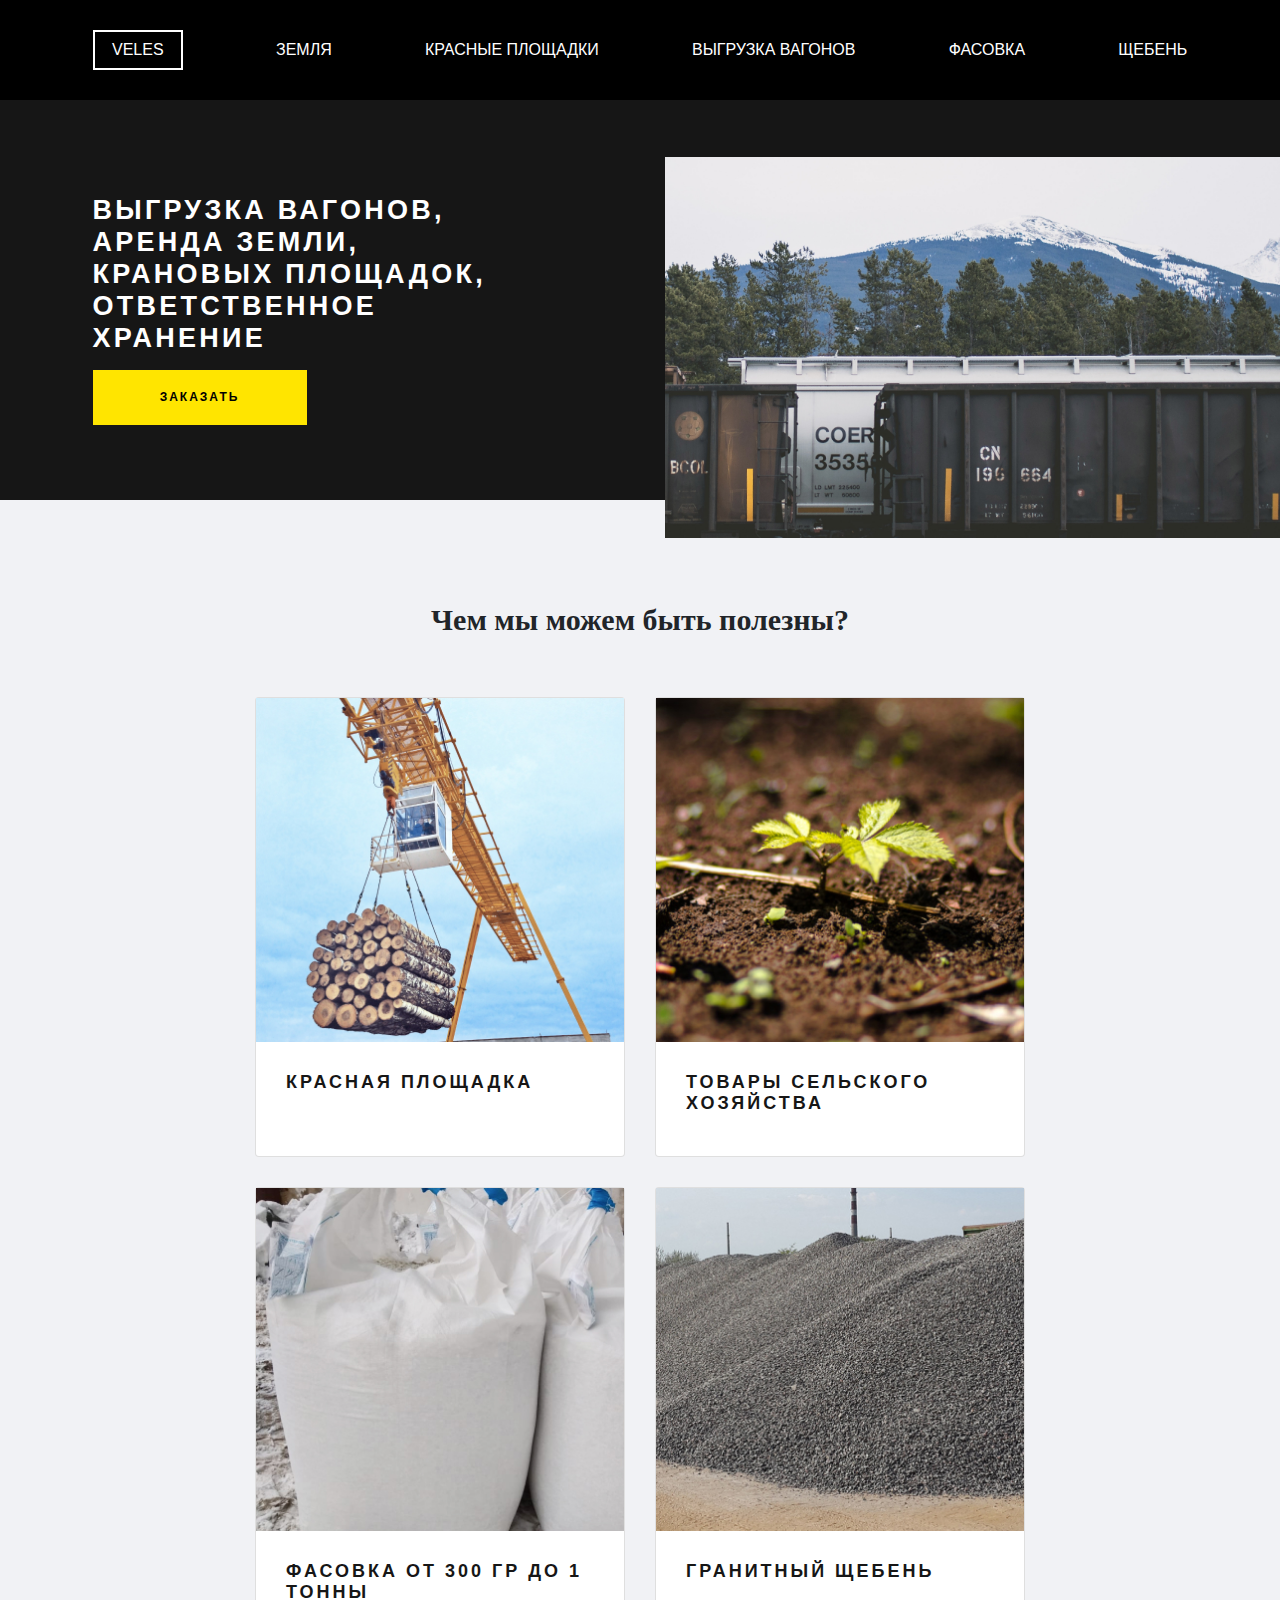
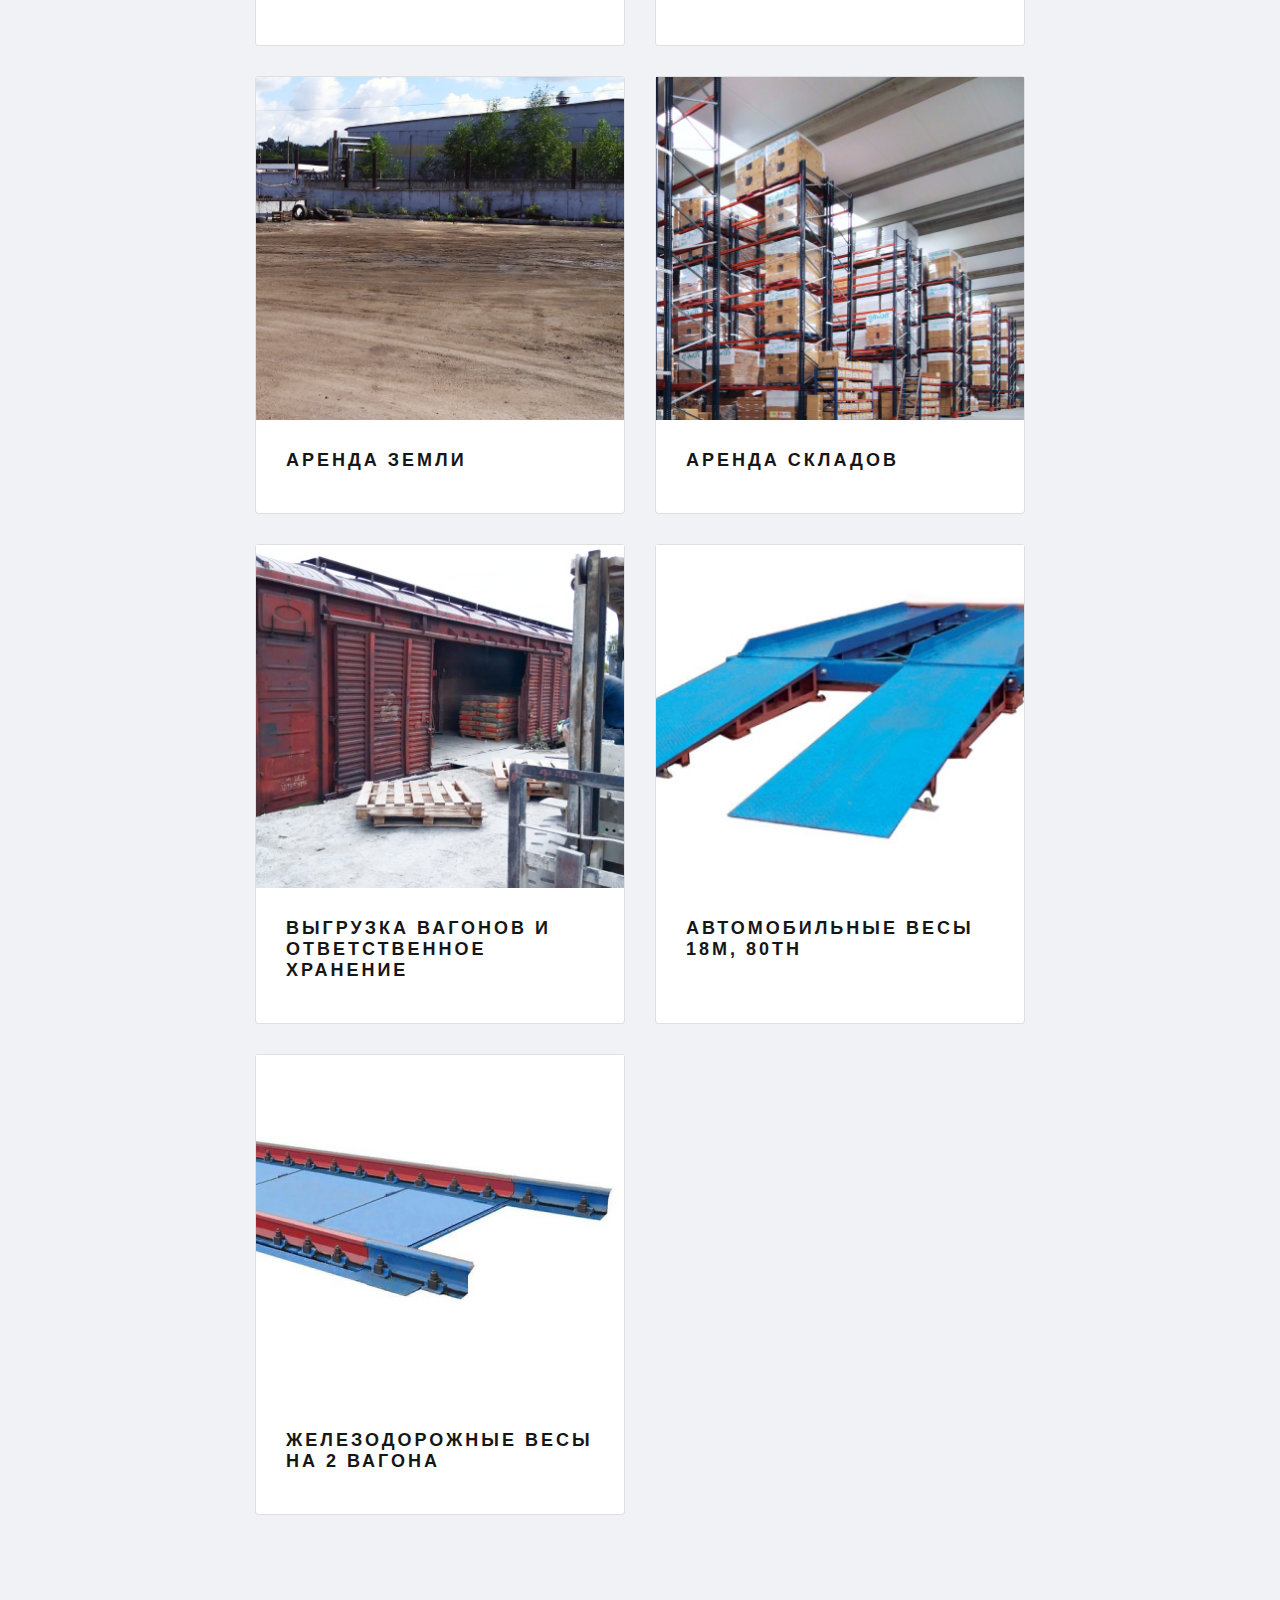
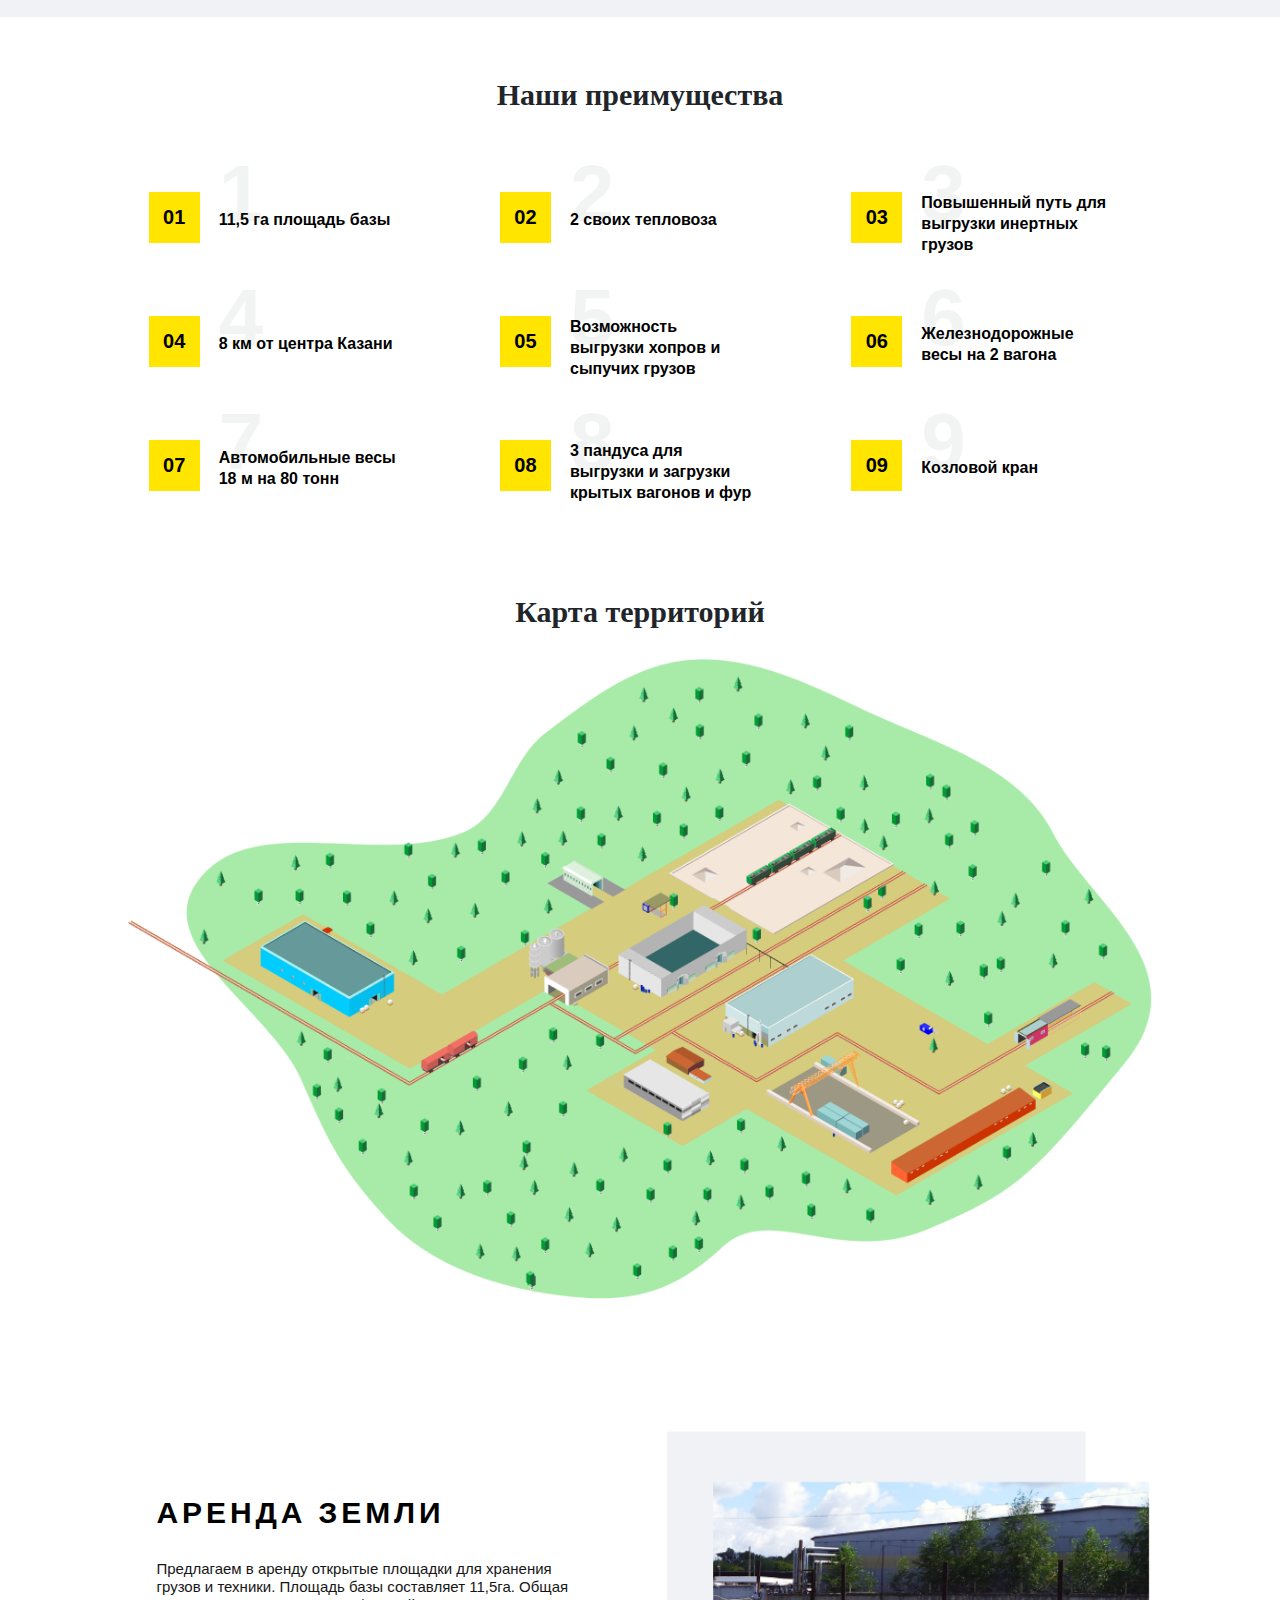
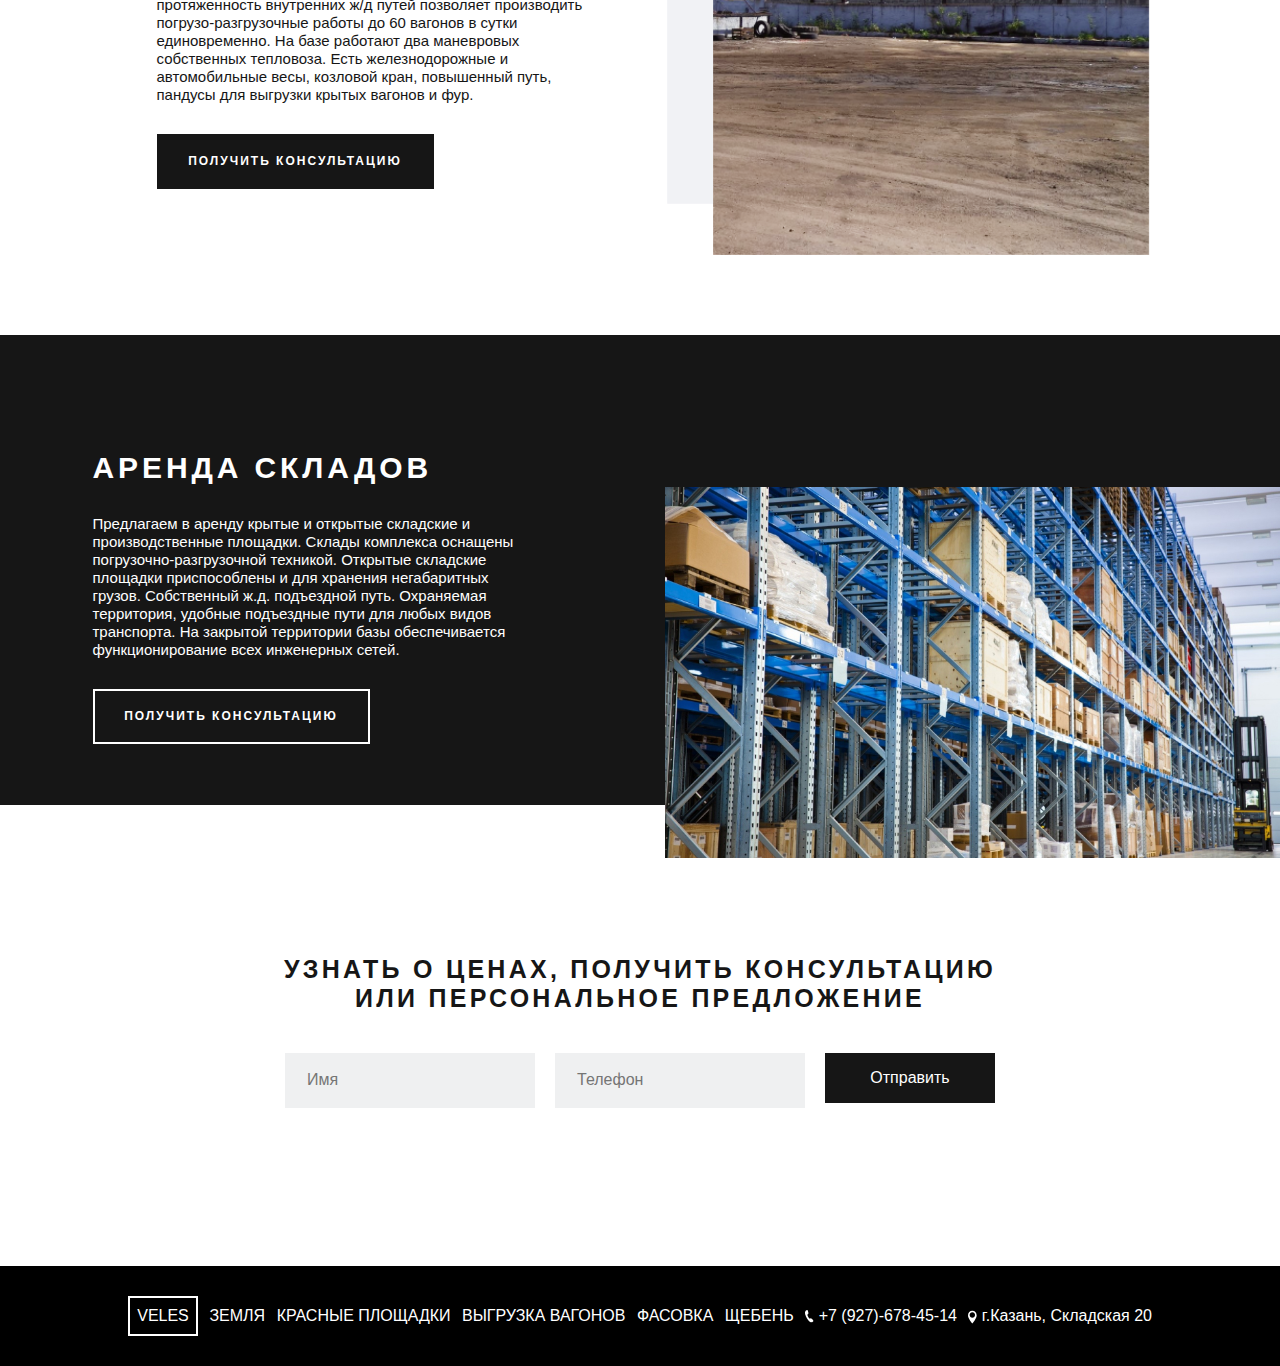
==== 4 Лаба/index.html @ 7ca21973 "Add files via upload" ====
<!doctype html>
<html lang="ru">

<head>
    <meta charset="UTF-8">
    <meta name="viewport"
          content="width=device-width, user-scalable=no, initial-scale=1.0, maximum-scale=1.0, minimum-scale=1.0">
    <meta http-equiv="X-UA-Compatible" content="ie=edge">
    <title>Гладышев Андрей</title>


    <link rel="stylesheet" href="https://maxcdn.bootstrapcdn.com/bootstrap/4.0.0/css/bootstrap.min.css"
          integrity="sha384-Gn5384xqQ1aoWXA+058RXPxPg6fy4IWvTNh0E263XmFcJlSAwiGgFAW/dAiS6JXm" crossorigin="anonymous">
    <link rel="stylesheet" href="css/style.css" type="text/css">
</head>

<body>

<div class="header">
    <div class="wrapper">
        <nav class="navbar navbar-light main-bar">
            <div class="header-button">
                <button>
                    VELES
                </button>
            </div>

            <button class="navbar-toggler" type="button" data-toggle="collapse" id="navbarTogglerDemo02Button" data-target="#navbarTogglerDemo02" aria-controls="navbarTogglerDemo02" aria-expanded="false" aria-label="Toggle navigation">
                <span class="navbar-toggler-icon"></span>
            </button>

            <div class="collapse navbar-collapse list-header" id="navbarTogglerDemo02" data-number=false>
                <ul class="navbar-nav ml-auto mt-2 mt-lg-0 ">
                    <li class="nav-item">
                        <a class="nav-link disabled" href="#">ЗЕМЛЯ</span></a>
                    </li>
                    <li class="nav-item">
                        <a class="nav-link disabled" href="#">КРАСНЫЕ ПЛОЩАДКИ</a>
                    </li>
                    <li class="nav-item">
                        <a class="nav-link disabled" href="#">ВЫГРУЗКА ВАГОНОВ</a>
                    </li>
                    <li class="nav-item">
                        <a class="nav-link disabled" href="#">ФАСОВКА</a>
                    </li>
                    <li class="nav-item">
                        <a class="nav-link disabled" href="#">ЩЕБЕНЬ</a>
                    </li>
                </ul>
            </div>
        </nav>
        <div class="header-content">
            <div class="header-button">
                <button>
                    VELES
                </button>
            </div>
            <div class="item-list">ЗЕМЛЯ</div>
            <div class="item-list">КРАСНЫЕ ПЛОЩАДКИ</div>
            <div class="item-list">ВЫГРУЗКА ВАГОНОВ</div>
            <div class="item-list">ФАСОВКА</div>
            <div class="item-list">ЩЕБЕНЬ</div>
            <div class="item-list contact">
                <img src="img/phone.png" alt="">
                <span>+7 (927)-678-45-14</span>
            </div>
            <div class="item-list contact">
                <img src="img/addres.svg" alt="">
                <span>г.Казань, Складская 20</span>
            </div>
        </div>

    </div>
</div>


<div class="home">
    <div class="elements">
        <div class="home-card-text">
            <p>выгрузка вагонов, АРЕНДА
                ЗЕМЛИ, КРаНОВЫХ ПЛОЩАДОК,
                ответственное хранение</p>
            <button>ЗАКАЗАТЬ</button>
        </div>
        <div class="home-card-img">
            <img src="img/home/1.png" alt="">
        </div>
    </div>
</div>

<div class="benefit">
    <div class="wrapper">
        <div class="title">
            Чем мы можем быть полезны?
        </div>
        <div class="cards">
            <div class="card">
                <div class="card-img"><img src="img/benefit/benefit-1.jpg" alt=""></div>
                <div class="card-title"><span>Красная Площадка</span></div>
            </div>
            <div class="card">
                <div class="card-img"><img src="img/benefit/benefit-2.jpg" alt=""></div>
                <div class="card-title"><span>ТОВАРЫ СЕЛЬского хозяйства</span></div>
            </div>
            <div class="card">
                <div class="card-img"><img src="img/benefit/benefit-3.jpg" alt=""></div>
                <div class="card-title"><span>ФАСОВКА от 300 гр до 1 тонны</span></div>
            </div>
            <div class="card">
                <div class="card-img"><img src="img/benefit/benefit-4.jpg" alt=""></div>
                <div class="card-title"><span>гранитный щебень</span></div>
            </div>
            <div class="card">
                <div class="card-img"><img src="img/benefit/benefit-5.jpg" alt=""></div>
                <div class="card-title"><span>Аренда земли</span></div>
            </div>
            <div class="card">
                <div class="card-img"><img src="img/benefit/benefit-6.jpg" alt=""></div>
                <div class="card-title"><span>аренда складов</span></div>
            </div>
            <div class="card">
                <div class="card-img"><img src="img/benefit/benefit-7.jpg" alt=""></div>
                <div class="card-title"><span>ВЫГРУЗКА ВАГОНОВ И ОТВЕТСТВЕННОЕ ХРАНЕНИЕ</span></div>
            </div>
            <div class="card">
                <div class="card-img"><img src="img/benefit/benefit-8.jpg" alt=""></div>
                <div class="card-title"><span>автомобильные весы 18м, 80тн</span></div>
            </div>
            <div class="card">
                <div class="card-img"><img src="img/benefit/benefit-9.jpg" alt=""></div>
                <div class="card-title"><span>железодорожные весы на 2 вагона</span></div>
            </div>
        </div>
    </div>
</div>

<div class="advantages">
    <div class="wrapper">
        <div class="title">
            Наши преимущества
        </div>
        <div class="items">
            <div class="item">
                <div class="item-number">01</div>
                <div class="item-text">11,5 га площадь базы</div>
                <div class="item-value">1</div>
            </div>
            <div class="item">
                <div class="item-number">02</div>
                <div class="item-text">2 своих тепловоза</div>
                <div class="item-value">2</div>
            </div>
            <div class="item">
                <div class="item-number">03</div>
                <div class="item-text">Повышенный путь для выгрузки инертных грузов</div>
                <div class="item-value">3</div>
            </div>
            <div class="item">
                <div class="item-number">04</div>
                <div class="item-text">8 км от центра Казани</div>
                <div class="item-value">4</div>
            </div>
            <div class="item">
                <div class="item-number">05</div>
                <div class="item-text">Возможность выгрузки хопров и сыпучих грузов</div>
                <div class="item-value">5</div>
            </div>
            <div class="item">
                <div class="item-number">06</div>
                <div class="item-text">Железнодорожные весы на 2 вагона</div>
                <div class="item-value">6</div>
            </div>
            <div class="item">
                <div class="item-number">07</div>
                <div class="item-text">Автомобильные весы 18 м на 80 тонн</div>
                <div class="item-value">7</div>
            </div>
            <div class="item">
                <div class="item-number">08</div>
                <div class="item-text">3 пандуса для выгрузки и загрузки крытых вагонов и фур</div>
                <div class="item-value">8</div>
            </div>
            <div class="item">
                <div class="item-number">09</div>
                <div class="item-text">Козловой кран</div>
                <div class="item-value">9</div>
            </div>
        </div>
    </div>
</div>

<div class="map">
    <div class="wrapper">
        <div class="title">
            Карта территорий
        </div>
        <div class="map-img">
            <img src="img/map/map-1.png" alt="">
        </div>
    </div>
</div>

<div class="land-lease">
    <div class="wrapper">
        <div class="elements">
            <div class="land-card-text">
                <h2>Аренда земли</h2>
                <p>Предлагаем в аренду открытые площадки для хранения грузов и техники. Площадь базы составляет 11,5га.
                    Общая протяженность внутренних ж/д путей позволяет производить погрузо-разгрузочные работы до 60
                    вагонов в сутки единовременно. На базе работают два маневровых
                    собственных тепловоза. Есть железнодорожные
                    и автомобильные весы, козловой кран, повышенный
                    путь, пандусы для выгрузки крытых вагонов и фур.</p>
                <button>Получить консультацию</button>
            </div>
            <div class="land-card-img">
                <img src="img/land-lease/2.PNG" alt="" class="hay">
                <img src="img/land-lease/1.jpg" alt="" class="main">
                <div class="card-shadow"></div>
            </div>
        </div>
    </div>
</div>

<div class="warehouse-rent">
    <div class="elements">
        <div class="warehouse-rent-card-text">
            <h2>Аренда складов</h2>
            <p>Предлагаем в аренду крытые и открытые складские и производственные площадки. Склады комплекса
                оснащены погрузочно-разгрузочной техникой. Открытые складские площадки приспособлены и для хранения
                негабаритных грузов. Собственный ж.д. подъездной путь. Охраняемая территория, удобные подъездные
                пути для любых видов транспорта. На закрытой территории базы обеспечивается функционирование всех
                инженерных сетей.</p>
            <button>Получить консультацию</button>
        </div>
        <div class="warehouse-rent-card-img">
            <img src="img/warehouse/1.jpg" alt="">
        </div>
    </div>
</div>

<div class="consultation">
    <div class="wrapper">
        <div class="title">
            УЗНАТЬ О ЦЕНАХ, ПОЛУЧИТЬ КОНСУЛЬТАЦИЮ
            ИЛИ ПЕРСОНАЛЬНОЕ ПРЕДЛОЖЕНИЕ
        </div>
        <form action="" class="consultation-form">
            <label>
                <input type="text" placeholder="Имя">
            </label>
            <label>
                <input type="text" placeholder="Телефон">
            </label>
            <button>
                Отправить
            </button>
        </form>
    </div>
</div>

<div class="footer">
    <div class="wrapper">
        <div class="footer-content">
            <div class="footer-button">
                <button>
                    VELES
                </button>
            </div>
            <div class="item-list">ЗЕМЛЯ</div>
            <div class="item-list">КРАСНЫЕ ПЛОЩАДКИ</div>
            <div class="item-list">ВЫГРУЗКА ВАГОНОВ</div>
            <div class="item-list">ФАСОВКА</div>
            <div class="item-list">ЩЕБЕНЬ</div>
            <div class="item-list contact">
                <img src="img/phone.png" alt="">
                <span>+7 (927)-678-45-14</span>
            </div>
            <div class="item-list contact">
                <img src="img/addres.svg" alt="">
                <span>г.Казань, Складская 20</span>
            </div>
        </div>
    </div>
</div>
<script src="https://code.jquery.com/jquery-3.2.1.slim.min.js " integrity="sha384-KJ3o2DKtIkvYIK3UENzmM7KCkRr/rE9/Qpg6aAZGJwFDMVNA/GpGFF93hXpG5KkN " crossorigin="anonymous "></script>
<script src="https://cdnjs.cloudflare.com/ajax/libs/popper.js/1.12.9/umd/popper.min.js " integrity="sha384-ApNbgh9B+Y1QKtv3Rn7W3mgPxhU9K/ScQsAP7hUibX39j7fakFPskvXusvfa0b4Q " crossorigin="anonymous "></script>
<script src="https://maxcdn.bootstrapcdn.com/bootstrap/4.0.0/js/bootstrap.min.js " integrity="sha384-JZR6Spejh4U02d8jOt6vLEHfe/JQGiRRSQQxSfFWpi1MquVdAyjUar5+76PVCmYl " crossorigin="anonymous "></script>

<script>
    $('#navbarTogglerDemo02Button').on('click', function() {
        var article = document.getElementById('navbarTogglerDemo02');
        var number = article.dataset.number
        if (number === "false") {
            $("body").css("background-color", "black");
            $(".home").css("display", "none");
            $(".benefit").css("display", "none");
            $(".advantages").css("display", "none");
            $(".map").css("display", "none");
            $(".land-lease").css("display", "none");
            $(".warehouse-rent").css("display", "none");
            $(".consultation").css("display", "none");
            $(".footer").css("display", "none");
            // // $(".main").css("display", "none");
            // // $(".hearder-title-two").css("display", "none");
            // $(".main-bar").css("margin-top", "0");
            article.dataset.number = true
        } else if (number === "true") {
            $(".home").css("display", "grid");
            $(".benefit").css("display", "grid");
            $(".advantages").css("display", "grid");
            $(".map").css("display", "grid");
            $(".land-lease").css("display", "grid");
            $(".warehouse-rent").css("display", "grid");
            $(".consultation").css("display", "grid");
            $(".footer").css("display", "grid");
            article.dataset.number = false
        }
    });
</script>

</body>

</html>
---- 4 Лаба/css/style.css ----
ul {
    padding: 0;
}

ul li {
    list-style-type: none;
    margin-top: 40px;
}

.wrapper {
    max-width: 80%;
    margin: 0 auto;
}


/***********************************   header  ************************************/

.header {
    background-color: black;
}

.header .header-content {
    display: flex;
    padding: 30px 0;
    justify-content: space-between;
    align-content: center;
    width: 95%;
    margin: 0 auto;
}

.header .header-content .item-list {
    color: white;
    align-self: center;
    cursor: pointer;
}

.header-button button {
    cursor: pointer;
    height: 40px;
    width: 90px;
    background-color: rgba(0,0,0,0.2);
    color: white;
    border: white solid 2px;
}


.navbar {
    display: none;
}

.navbar-toggler:not(:disabled):not(.disabled){
    background-color: white;
}

.navbar-light .navbar-nav .nav-link.disabled{
    color: white;
    text-align: center;
    font-family: Raleway, sans-serif;
    font-style: normal;
    font-weight: normal;
    font-size: 20px;
    line-height: 16px;

    letter-spacing: 0.12em;
}

@media (max-width: 1400px) {
    .header .header-content .contact{
        display: none;
    }
    .header .wrapper{
        min-width: 90%;
    }
}

@media (max-width: 800px) {
    .header .wrapper{
        min-width: 100%;
    }
    .navbar {
        position: absolute;
        display: -webkit-box;
        display: -ms-flexbox;
        display: flex;
        width: 100%;
        background-color: rgba(0, 120, 201, 0);
    }

    .navbar-toggler-icon{
        color: white;
    }

    .header .header-content{
        display: none;
    }
}

/***********************************   home  ************************************/

.home {
}


.home {
    background-color: #161616;
    height: 510px;
    padding: 70px 0;
}

.home .elements {
    display: grid;
    grid-template-columns: repeat(auto-fit, minmax(500px, 1fr));
    grid-gap: 50px;
    grid-template-rows: repeat(6, 1fr);
}

.home .elements .home-card-text {
    max-width: 430px;
    justify-self: center;
    align-self: center;
    grid-row: 2/5;
}


.home .elements .home-card-text p {
    font-family: Raleway, sans-serif;
    font-style: normal;
    font-weight: bold;
    font-size: 27px;
    line-height: 32px;
    letter-spacing: 0.12em;
    text-transform: uppercase;
    color: #FFFFFF;
}

.home .elements .home-card-text button {
    width: 214px;
    height: 55px;
    background: #FFE500;
    font-family: Raleway, sans-serif;
    font-style: normal;
    font-weight: bold;
    font-size: 12px;
    line-height: 14px;
    letter-spacing: 2px;
    text-transform: uppercase;
    color: black;
    border: #FFE500 solid 2px;
}

.home .elements .home-card-img {
    grid-row: 1/6;
    align-self: end;
}

.home .elements .home-card-img img {
    width: 100%;
}

@media (max-width: 1500px) {
    .home {
        height: 400px;
        padding: 0;
    }
    .home .elements .home-card-img img {
        margin-bottom: -20px;
    }
}

@media (max-width: 1200px) {
    .home {
        width: 100%;
        background: linear-gradient( rgba(0, 0, 0, 0.8), rgba(0, 0, 0, 0.5) ),url("../img/home/1.png") bottom;
        background-size: cover;
    }

    .home .elements{
        grid-template-rows: none;
        height: 100%;
        align-content: center;
    }

    .home .home-card-img{
        display: none;
    }

    .home .elements .home-card-img {
        grid-row: 1;
        order: -1;
        text-align: center;
        align-self: center;
    }

    .home .elements .home-card-text {
        max-width: 430px;
        justify-self: center;
        align-self: center;
        grid-row: 2;
        text-align: center;
        z-index: 10;
    }

    .home .elements .home-card-img img {
        width: 100%;
        justify-self: center;
    }

}


@media (max-width: 500px) {
    .home .elements{
        grid-template-columns: none;
        grid-gap: 0;
    }

    .home .elements .home-card-text {
        max-width: 270px;
        text-align: left;
    }

    .home .elements .home-card-text p {
        font-family: Raleway,sans-serif;
        font-style: normal;
        font-weight: bold;
        font-size: 18px;
        line-height: 35px;
        letter-spacing: 0.12em;
        text-transform: uppercase;
    }
    .home .elements .home-card-text button {
        width: 170px;

    }
}




/***********************************   benefit  ************************************/

.benefit {
    background-color: #F1F2F5;
    padding: 8% 0;
}

.benefit .title {
    max-width: 420px;
    margin: 0 auto;
    text-align: center;
    font-family: Raleway, serif;
    font-style: normal;
    font-weight: 600;
    font-size: 30px;
    line-height: 35px;
}

.benefit .cards {
    margin-top: 60px;
    display: grid;
    grid-template-columns: repeat(auto-fill, minmax(370px, 370px));
    grid-gap: 30px;
    justify-content: center;
}

.benefit .cards .card {
    justify-self: center;
    width: 370px;
}

.benefit .cards .card:hover {
    margin-top: -20px;
    margin-bottom: 20px;
}

.benefit .cards .card .card-img img {
    max-width: 100%;
}

.benefit .cards .card .card-title {
    text-transform: uppercase;
    padding: 30px;
    font-family: Raleway, sans-serif;
    font-style: normal;
    font-weight: 600;
    font-size: 18px;
    line-height: 21px;
    letter-spacing: 3px;
    color: #161616;
}

@media (max-width: 420px) {
    .benefit .cards {
        justify-content: center;
    }

    .benefit .cards .card {
        max-width: 300px;
    }

    .benefit .cards .card .card-img img {
        max-width: 100%;
    }
}


/***********************************   advantages  ************************************/

.advantages {
    background-color: white;
    padding: 60px 0;
}

.advantages .title {
    max-width: 420px;
    margin: 0 auto;
    text-align: center;
    font-family: Raleway, serif;
    font-style: normal;
    font-weight: 600;
    font-size: 30px;
    line-height: 35px;
}

.advantages .items {
    margin-top: 80px;
    display: grid;
    grid-template-columns: repeat(auto-fill, minmax(290px, 1fr));
    grid-gap: 30px;
}

.advantages .items .item {
    max-width: 320px;
    text-align: center;
    display: grid;
    grid-column-gap: 20px;
    grid-template-columns: 50px 185px 5px;
    justify-self: center;
}

.advantages .items .item .item-number {
    width: 51px;
    height: 51px;
    background-color: #FFE500;
    color: #000;
    display: grid;
    align-items: center;
    font-family: Raleway, sans-serif;
    font-style: normal;
    font-weight: 600;
    font-size: 20px;
    line-height: 21px;
    margin-right: 30px;
}

.advantages .items .item .item-text {
    color: #000;
    font-family: Raleway, sans-serif;
    font-style: normal;
    font-weight: 600;
    font-size: 16px;
    line-height: 21px;
    text-align: left;
    display: grid;
    align-items: center;
    height: 55px;
}

.item-value {
    position: relative;
    right: 205px;
    bottom: 45px;
    opacity: 0.05;
    font-family: Raleway, sans-serif;
    font-style: normal;
    font-weight: 600;
    font-size: 80px;
    line-height: 94px;
}

@media (max-width: 420px) {
    .advantages .items .item {
        margin-left: -22px;
    }

    .item-value {
        display: none;
    }
}

/***********************************   map  ************************************/

.map {
    margin-bottom: 50px
}

.map .title {
    max-width: 420px;
    margin: 0 auto;
    text-align: center;
    font-family: Raleway, serif;
    font-style: normal;
    font-weight: 600;
    font-size: 30px;
    line-height: 35px;
}

.map .map-img{
    text-align: center;
    padding: 30px 0;
}

.map img {
    max-width: 100%;
}


/***********************************   land-lease  ************************************/

.land-lease {
    margin-top: 100px;
}

.land-lease .elements {
    display: grid;
    grid-template-columns: repeat(auto-fit, minmax(399px, 1fr));
    grid-gap: 50px;
}

.land-lease .elements .land-card-text {
    max-width: 430px;
    justify-self: center;
    align-self: center;
}

.land-lease .elements .land-card-text h2 {
    font-family: Raleway, sans-serif;
    font-style: normal;
    font-weight: bold;
    font-size: 30px;
    line-height: 35px;
    letter-spacing: 0.13em;
    text-transform: uppercase;
    color: #000000;
}

.land-lease .elements .land-card-text p {
    font-family: Raleway, sans-serif;
    font-style: normal;
    font-weight: normal;
    font-size: 15px;
    line-height: 18px;
    color: #161616;
    margin: 30px 0;
}

.land-lease .elements .land-card-text button {
    width: 277px;
    height: 55px;
    background: #161616;
    border: none;
    font-family: Raleway, sans-serif;
    font-style: normal;
    font-weight: bold;
    font-size: 12px;
    line-height: 14px;
    letter-spacing: 2px;
    text-transform: uppercase;
    color: #FFFFFF;
}

.land-lease .elements .land-card-img {
    width: 100%;
    text-align: center;
    margin: 0 auto;
}

.land-lease .elements .land-card-img img {
    width: 100%;
}

.main {
    display: none;
}


@media (max-width: 1200px) {
    .land-lease {
        margin-top: 50px;
    }

    .land-lease .elements {
        grid-template-columns: 1fr;
        justify-content: center;
    }

    .land-lease .elements .land-card-img {
        order: -1;
    }

    .land-lease .elements .land-card-img img {
        max-width: 100%;
    }

    .land-lease .elements .land-card-text {
        text-align: center;
    }

    .land-lease .elements .land-card-text h2 {
        font-size: 25px;
    }

    .land-lease .elements .land-card-text p {
        margin: 15px 0;
    }

    .main {
        display: inline-block;
    }

    .hay {
        display: none;
    }
}


/***********************************   warehouse-rent  ************************************/

.warehouse-rent {
    background-color: #161616;
    height: 540px;
    margin: 80px 0;
    padding: 70px 0;
}

.warehouse-rent .elements {
    display: grid;
    grid-template-columns: repeat(auto-fit, minmax(500px, 1fr));
    grid-gap: 50px;
    grid-template-rows: repeat(6, 1fr);
}

.warehouse-rent .elements .warehouse-rent-card-text {
    max-width: 430px;
    justify-self: center;
    align-self: center;
    grid-row: 2/5;
}

.warehouse-rent .elements .warehouse-rent-card-text h2 {
    font-family: Raleway, sans-serif;
    font-style: normal;
    font-weight: bold;
    font-size: 30px;
    line-height: 35px;
    letter-spacing: 0.13em;
    text-transform: uppercase;
    color: #FFFFFF;
}

.warehouse-rent .elements .warehouse-rent-card-text p {
    font-family: Raleway, sans-serif;
    font-style: normal;
    font-weight: normal;
    font-size: 15px;
    line-height: 18px;
    color: #FFFFFF;
    margin: 30px 0;
}

.warehouse-rent .elements .warehouse-rent-card-text button {
    width: 277px;
    height: 55px;
    background: #161616;
    font-family: Raleway, sans-serif;
    font-style: normal;
    font-weight: bold;
    font-size: 12px;
    line-height: 14px;
    letter-spacing: 2px;
    text-transform: uppercase;
    color: #FFFFFF;
    border: #FFFFFF solid 2px;
}

.warehouse-rent .elements .warehouse-rent-card-img {
    grid-row: 1/6;
    align-self: end;
}

.warehouse-rent .elements .warehouse-rent-card-img img {
    width: 100%;
}

@media (max-width: 1500px) {
    .warehouse-rent {
        height: 470px;
        padding: 0;
    }
}

@media (max-width: 1200px) {
    .warehouse-rent {
        height: 80%;
    }

    .warehouse-rent .elements {
        grid-template-columns: 1fr;
        grid-template-rows: 45% 55%;
        flex-direction: column;
        padding: 40px;
    }

    .warehouse-rent .elements .warehouse-rent-card-img {
        grid-row: 1;
        order: -1;
        text-align: center;
        align-self: center;
    }

    .warehouse-rent .elements .warehouse-rent-card-text {
        max-width: 430px;
        justify-self: center;
        align-self: center;
        grid-row: 2;
        text-align: center;
    }

    .warehouse-rent .elements .warehouse-rent-card-img img {
        width: 100%;
        justify-self: center;
    }

}

@media (max-width: 500px) {
    .warehouse-rent .elements {
        grid-template-rows: 10% 85%;
        height: 600px;
        justify-content: center;
    }

    .warehouse-rent .elements .warehouse-rent-card-text h2 {
        font-size: 18px;
    }

    .warehouse-rent .elements .warehouse-rent-card-text p {
        font-size: 15px;
    }
}

/***********************************   consultation  ************************************/

.consultation {
    margin: 150px 0;
}

.consultation .title {
    margin: 0 auto;
    max-width: 715px;
    font-family: Raleway, sans-serif;
    font-style: normal;
    font-weight: bold;
    font-size: 25px;
    line-height: 29px;
    text-align: center;
    letter-spacing: 0.13em;
    text-transform: uppercase;
    color: #161616;
}

.consultation .consultation-form {
    margin-top: 40px;
    display: grid;
    grid-template-columns: 250px 250px 170px;
    justify-content: center;
    grid-gap: 20px;
}

.consultation .consultation-form input {
    height: 55px;
    width: 100%;
    background: #EFF0F1;
    border: none;
}

.consultation .consultation-form input::placeholder {
    padding: 20px;
}

.consultation .consultation-form button {
    width: 100%;
    height: 50px;
    background: #161616;
    color: white;
    border: none;
}

@media (max-width: 800px) {
    .consultation {
        margin: 50px 0;
    }

    .consultation .consultation-form {
        grid-template-columns: 288px;
        grid-gap: 20px;
    }
}

@media (max-width: 500px) {
    .consultation .title {
        font-size: 18px;
    }
}

/***********************************   footer  ************************************/

.footer {
    background-color: black;
}

.footer .footer-content {
    display: flex;
    padding: 30px 0;
    justify-content: space-between;
    align-content: center;
}

.footer .footer-content .item-list {
    color: white;
    align-self: center;
    cursor: pointer;
}

.footer .footer-content .footer-button button {
    cursor: pointer;
    height: 40px;
    width: 70px;
    background-color: black;
    color: white;
    border: white solid 2px;
}

@media (max-width: 1200px) {
    .footer .footer-content {
        display: grid;
        justify-content: center;
        text-align: center;
    }

    .footer .footer-content .item-list, .footer-button {
        margin-bottom: 15px;
    }

    .footer .footer-content .contact {
        display: none;
    }
}
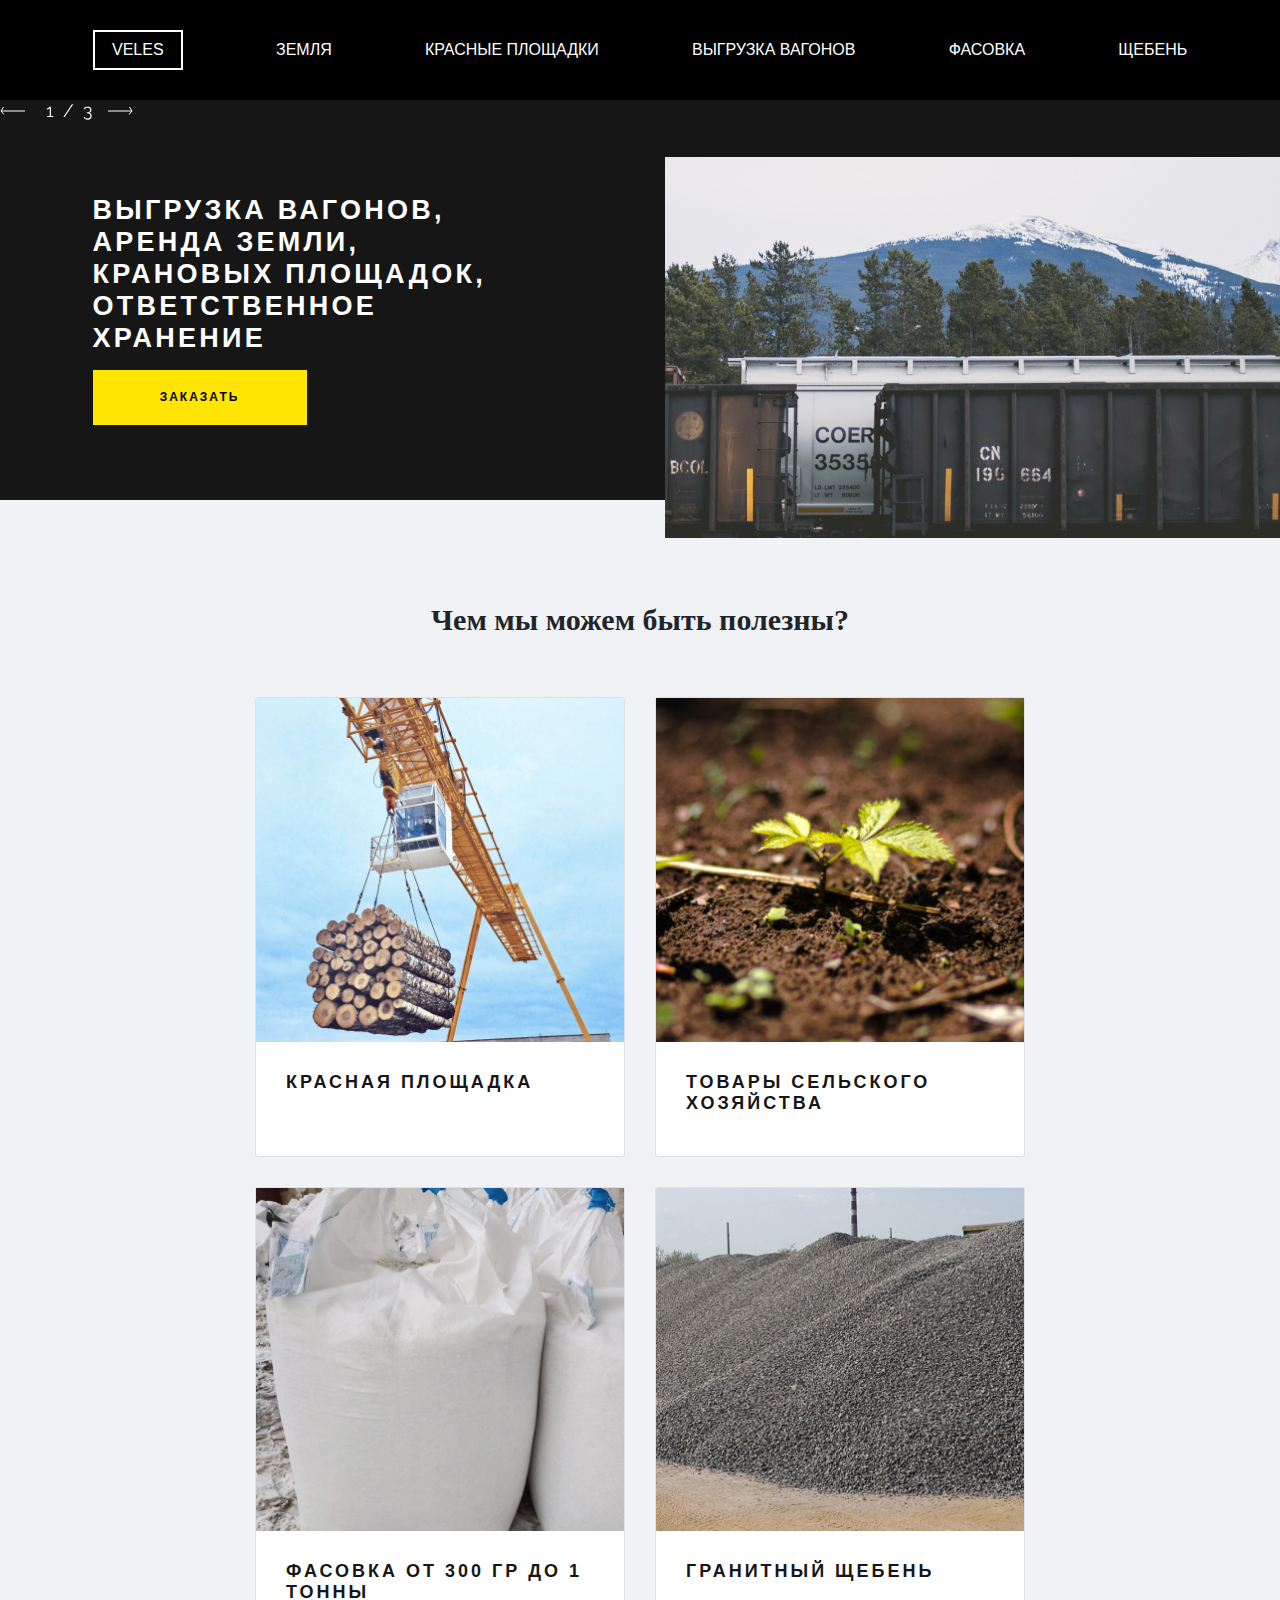
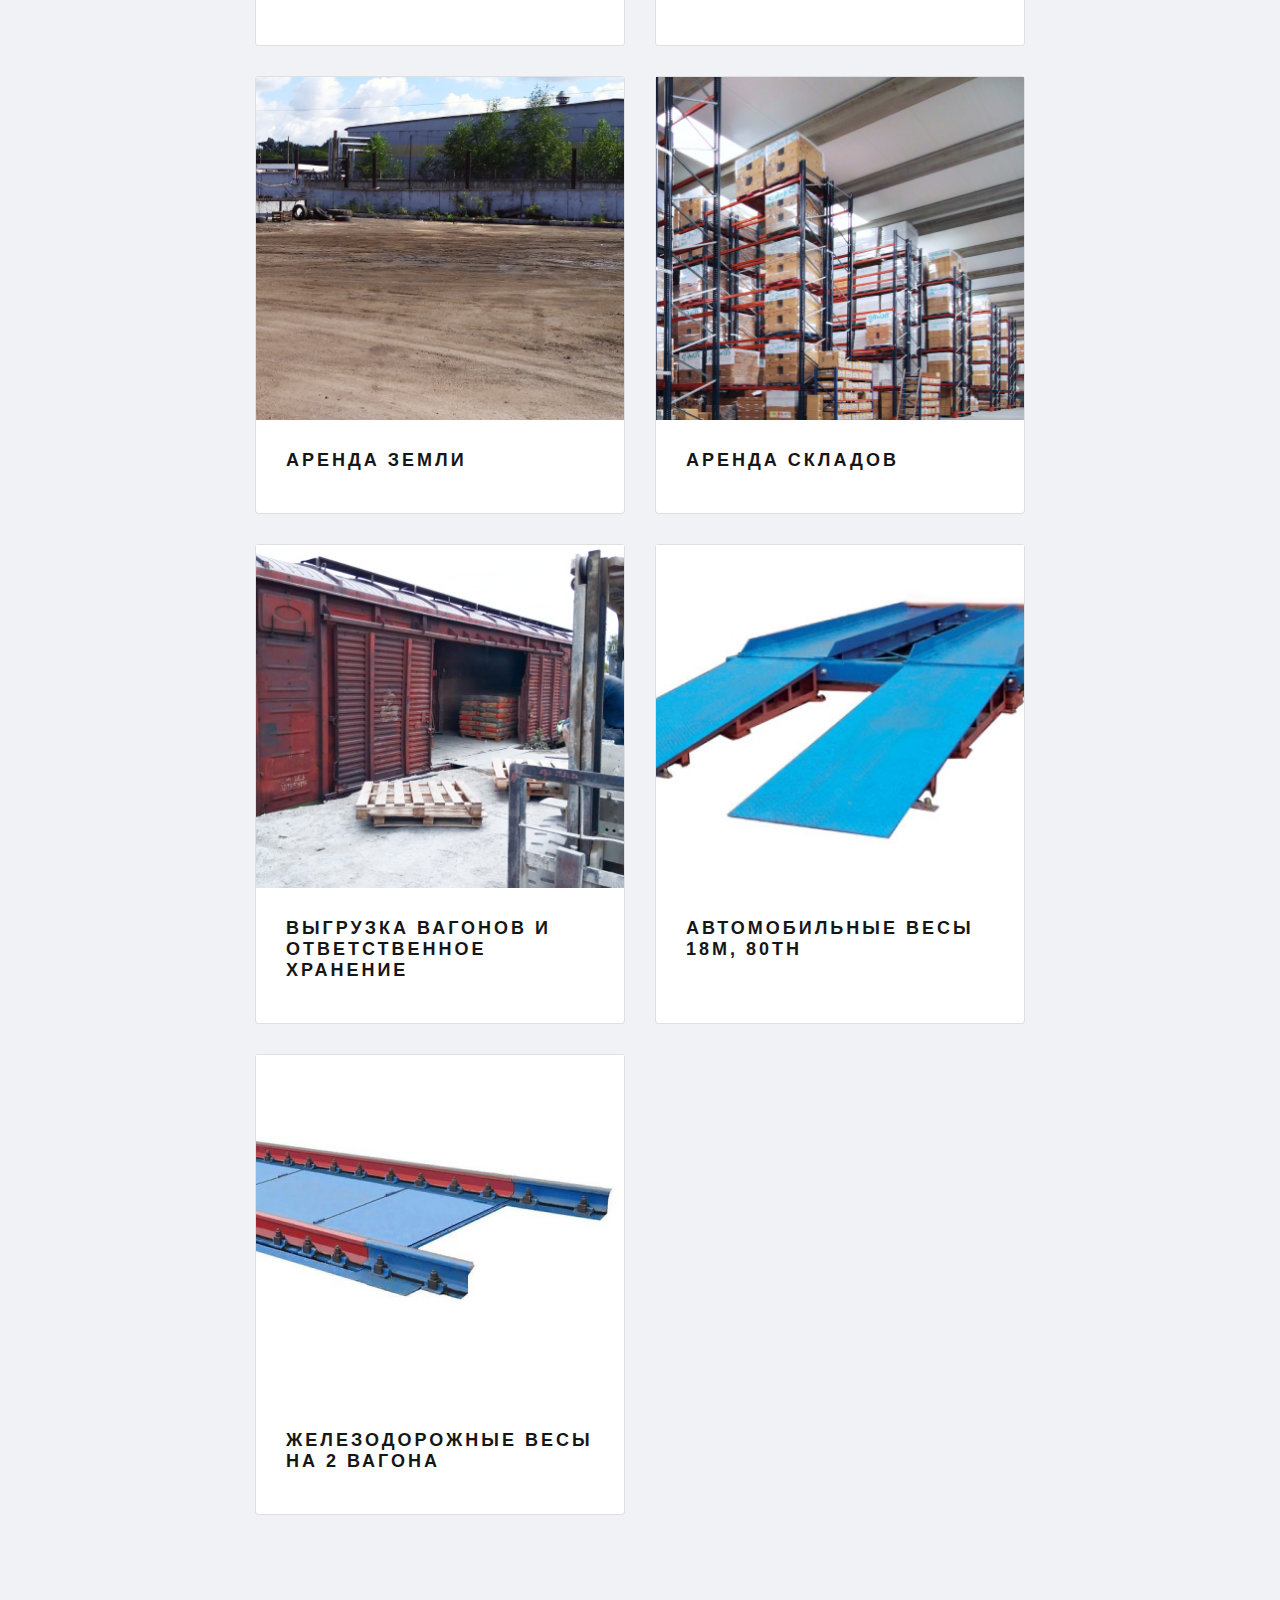
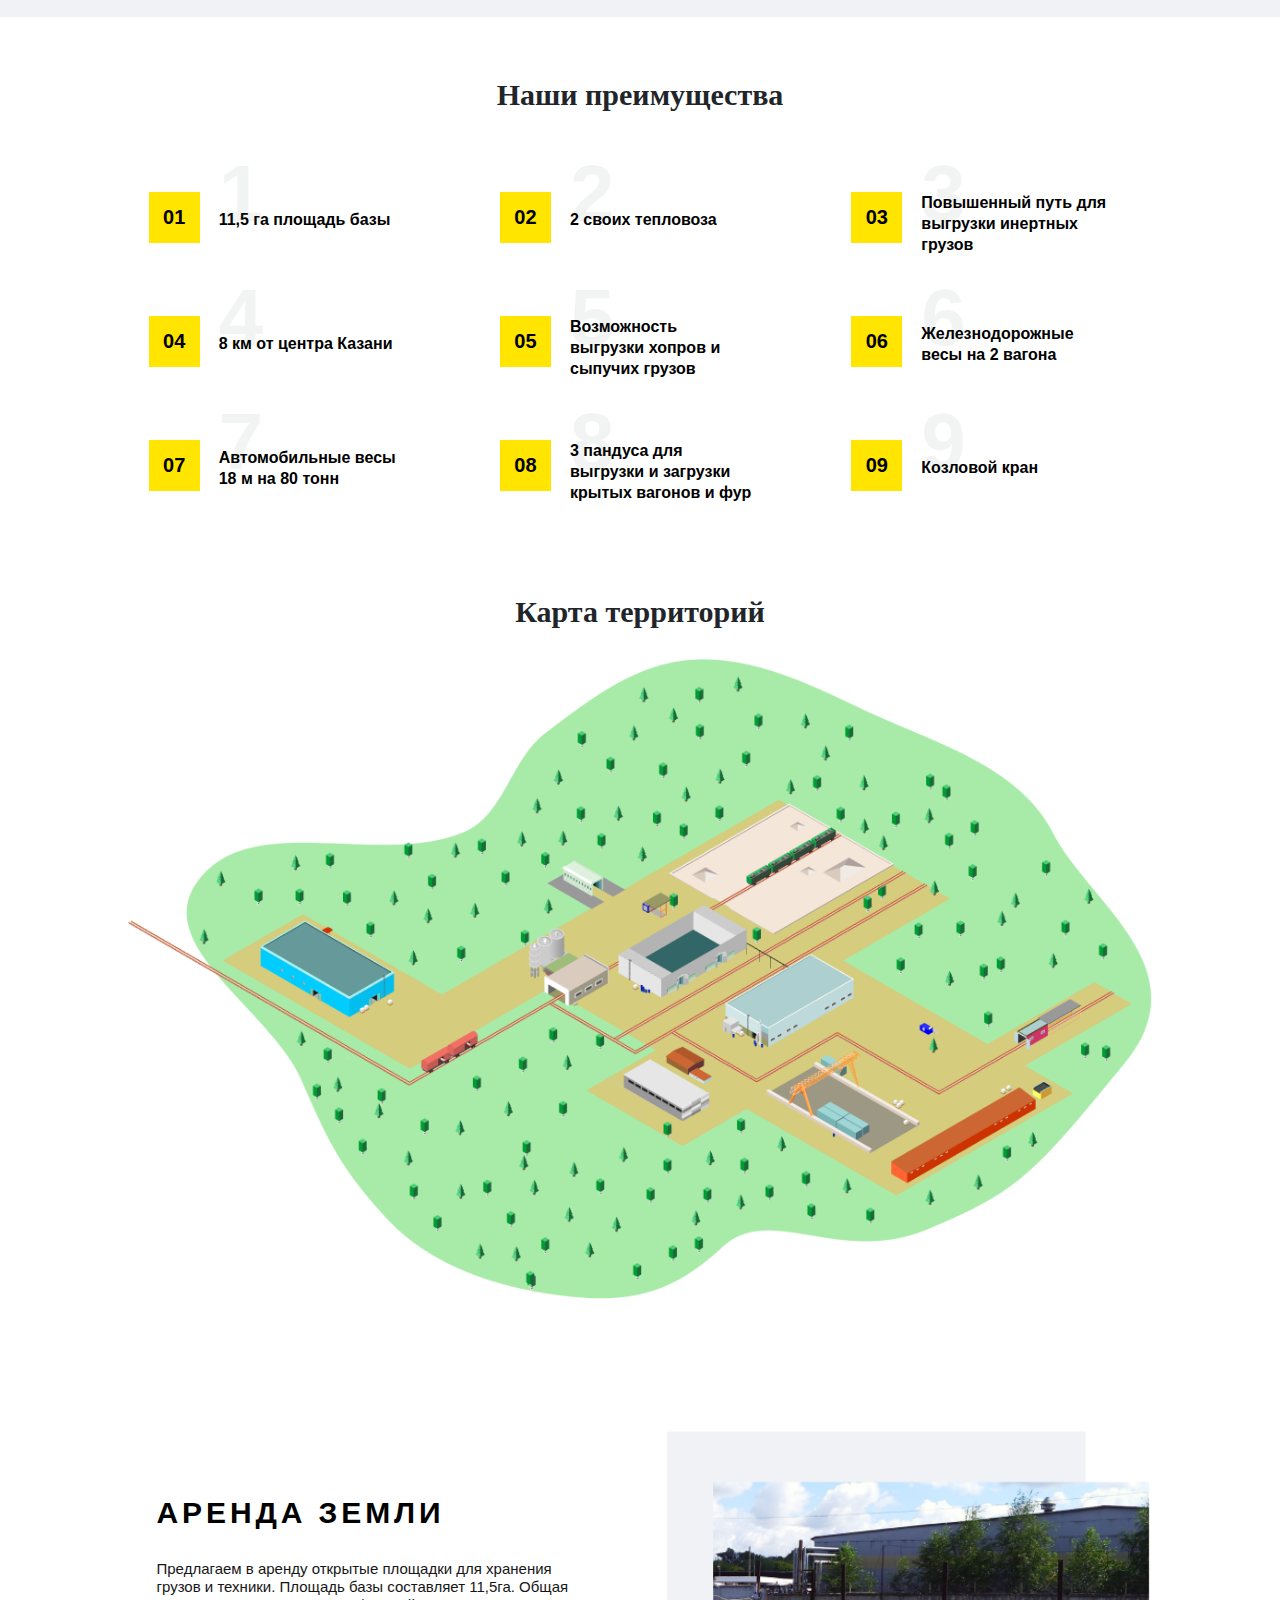
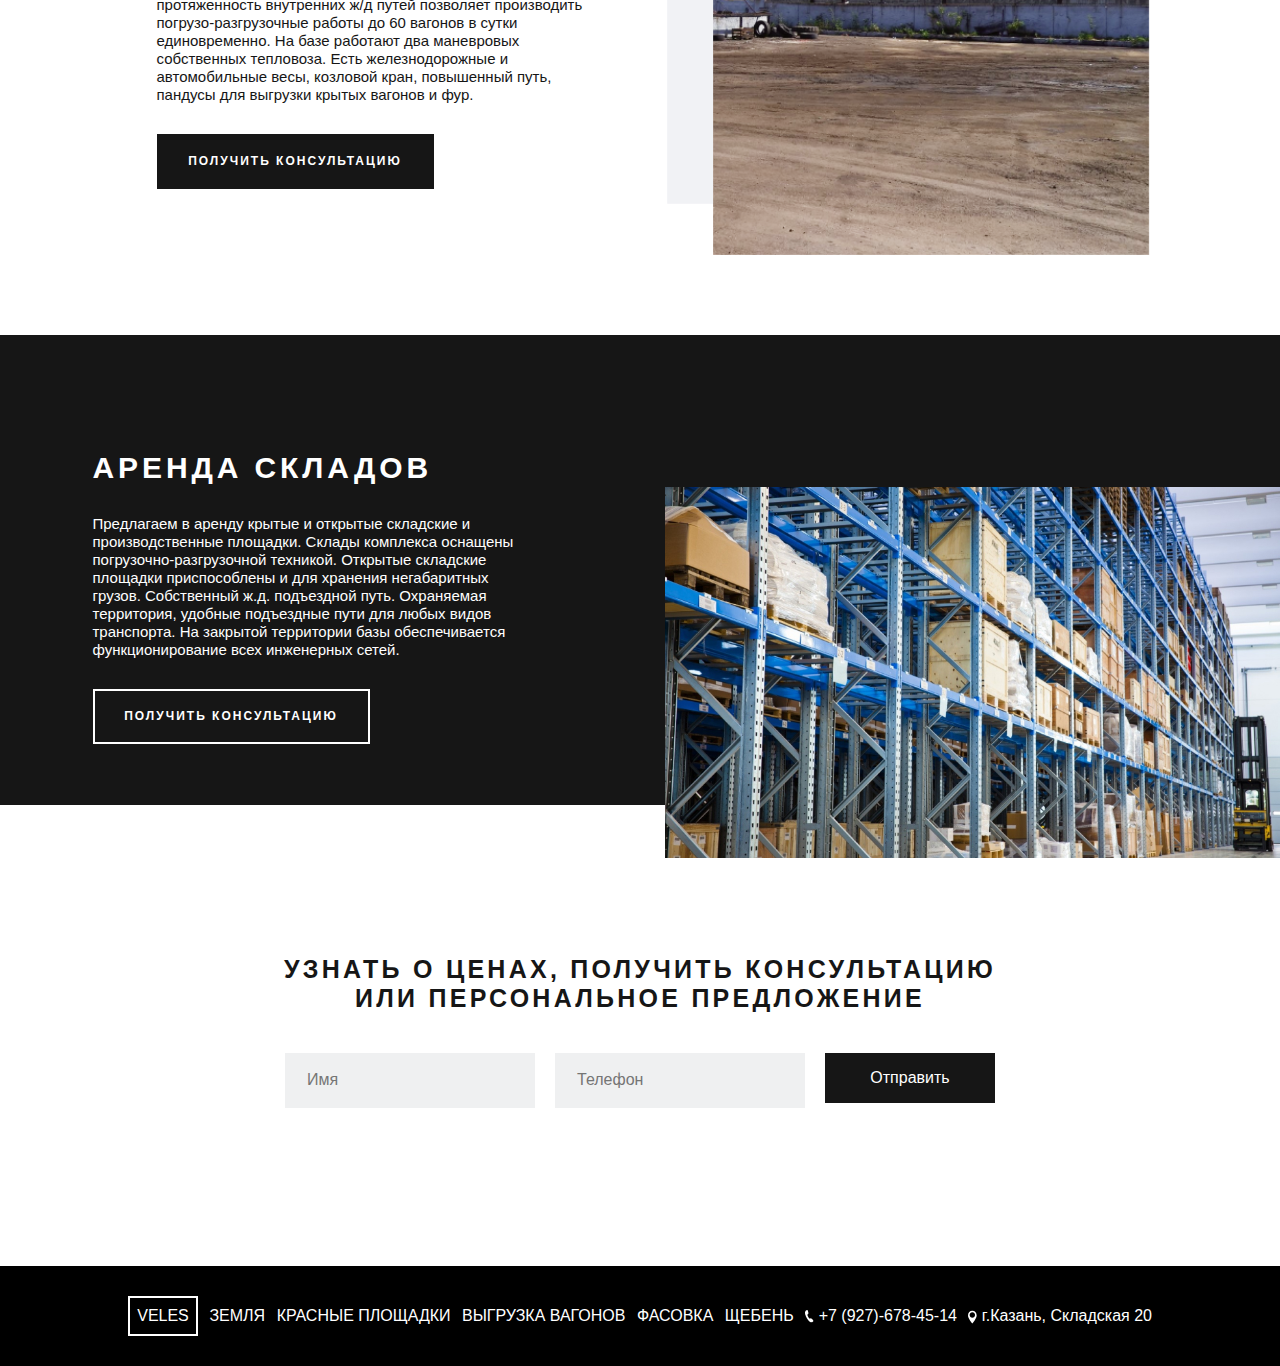
==== commit 5a038877: "Add files via upload" ====
--- a/4 Лаба/index.html
+++ b/4 Лаба/index.html
@@ -71,6 +71,7 @@
         </div>
 
     </div>
+
 </div>
 
 
@@ -85,7 +86,17 @@
         <div class="home-card-img">
             <img src="img/home/1.png" alt="">
         </div>
-    </div>
+        <div class="header__arrows">
+            <svg width="133" height="22" viewBox="0 0 133 22" fill="none" xmlns="http://www.w3.org/2000/svg">
+                <path d="M108 11H132M132 11L129.5 7M132 11L129 14.5" stroke="white" />
+                <path d="M25 11H1M1 11L3.5 7M1 11L4 14.5" stroke="white" />
+                <path
+                    d="M53.308 15.884V17H47.206V15.884H49.762V8.18C49.666 8.324 49.498 8.48 49.258 8.648C49.03 8.816 48.772 8.972 48.484 9.116C48.208 9.26 47.92 9.38 47.62 9.476C47.32 9.572 47.056 9.62 46.828 9.62V8.432C47.104 8.432 47.404 8.354 47.728 8.198C48.064 8.042 48.376 7.862 48.664 7.658C48.964 7.454 49.216 7.262 49.42 7.082C49.624 6.902 49.738 6.782 49.762 6.722H51.022V15.884H53.308ZM73.243 4.22L64.747 17H63.361L71.857 4.22H73.243ZM89.0881 12.752C89.8801 12.884 90.5101 13.244 90.9781 13.832C91.4581 14.42 91.6981 15.146 91.6981 16.01C91.6981 16.55 91.5961 17.042 91.3921 17.486C91.2001 17.942 90.9181 18.326 90.5461 18.638C90.1861 18.962 89.7481 19.208 89.2321 19.376C88.7281 19.556 88.1641 19.646 87.5401 19.646C86.6281 19.646 85.8301 19.46 85.1461 19.088C84.4621 18.728 83.9461 18.224 83.5981 17.576L84.4441 16.802C84.6961 17.33 85.0801 17.75 85.5961 18.062C86.1121 18.374 86.7601 18.53 87.5401 18.53C88.4401 18.53 89.1481 18.308 89.6641 17.864C90.1801 17.432 90.4381 16.808 90.4381 15.992C90.4381 15.164 90.1681 14.51 89.6281 14.03C89.0881 13.55 88.3081 13.31 87.2881 13.31H86.8381V12.266H87.3241C88.2481 12.266 88.9561 12.056 89.4481 11.636C89.9401 11.204 90.1861 10.646 90.1861 9.962C90.1861 9.602 90.1201 9.284 89.9881 9.008C89.8561 8.732 89.6701 8.504 89.4301 8.324C89.2021 8.132 88.9261 7.988 88.6021 7.892C88.2901 7.796 87.9481 7.748 87.5761 7.748C86.8921 7.748 86.2861 7.904 85.7581 8.216C85.2421 8.516 84.8521 8.936 84.5881 9.476L83.7961 8.72C83.9401 8.408 84.1441 8.126 84.4081 7.874C84.6721 7.61 84.9721 7.388 85.3081 7.208C85.6441 7.028 86.0161 6.89 86.4241 6.794C86.8321 6.686 87.2521 6.632 87.6841 6.632C88.2361 6.632 88.7401 6.71 89.1961 6.866C89.6641 7.022 90.0661 7.244 90.4021 7.532C90.7381 7.808 90.9961 8.144 91.1761 8.54C91.3681 8.936 91.4641 9.374 91.4641 9.854C91.4641 10.214 91.4101 10.562 91.3021 10.898C91.1941 11.222 91.0381 11.516 90.8341 11.78C90.6301 12.032 90.3781 12.248 90.0781 12.428C89.7901 12.596 89.4601 12.704 89.0881 12.752Z"
+                    fill="white" />
+            </svg>
+        </div>
+    </div>
+    
 </div>
 
 <div class="benefit">
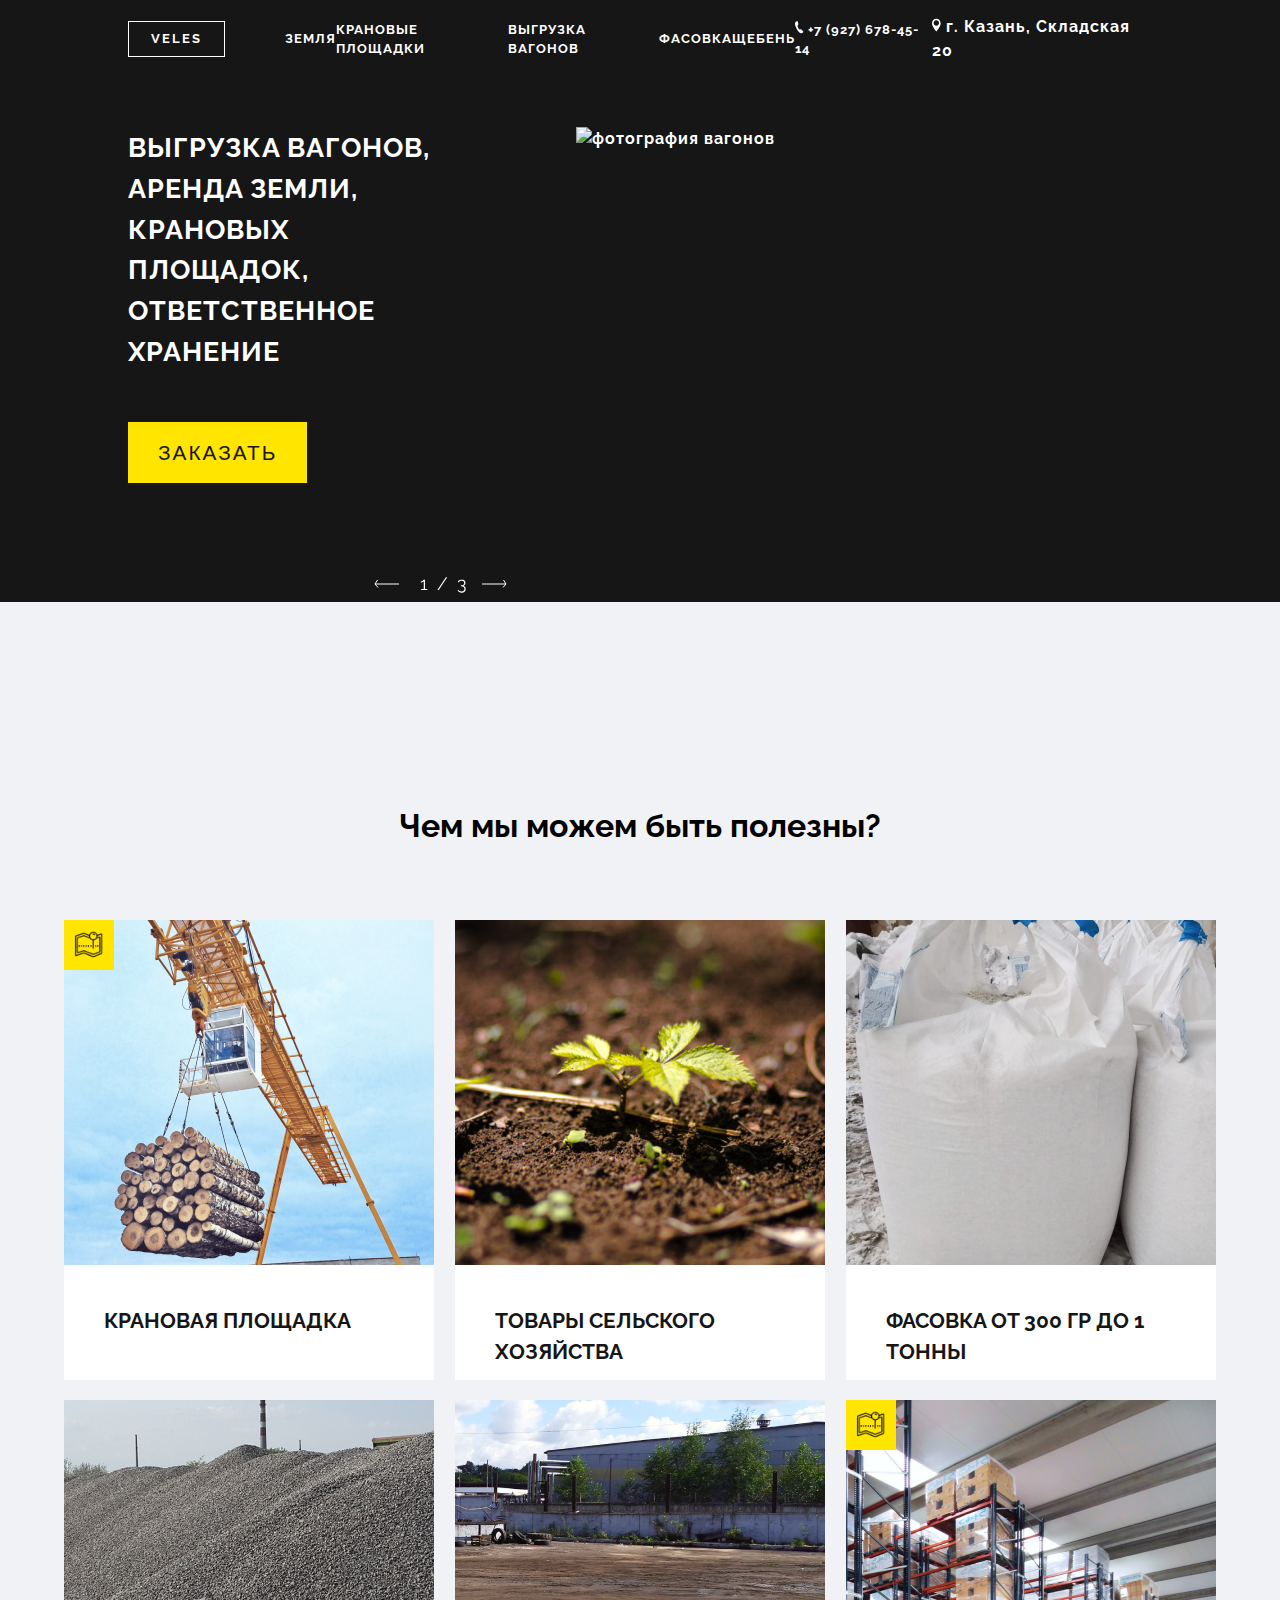
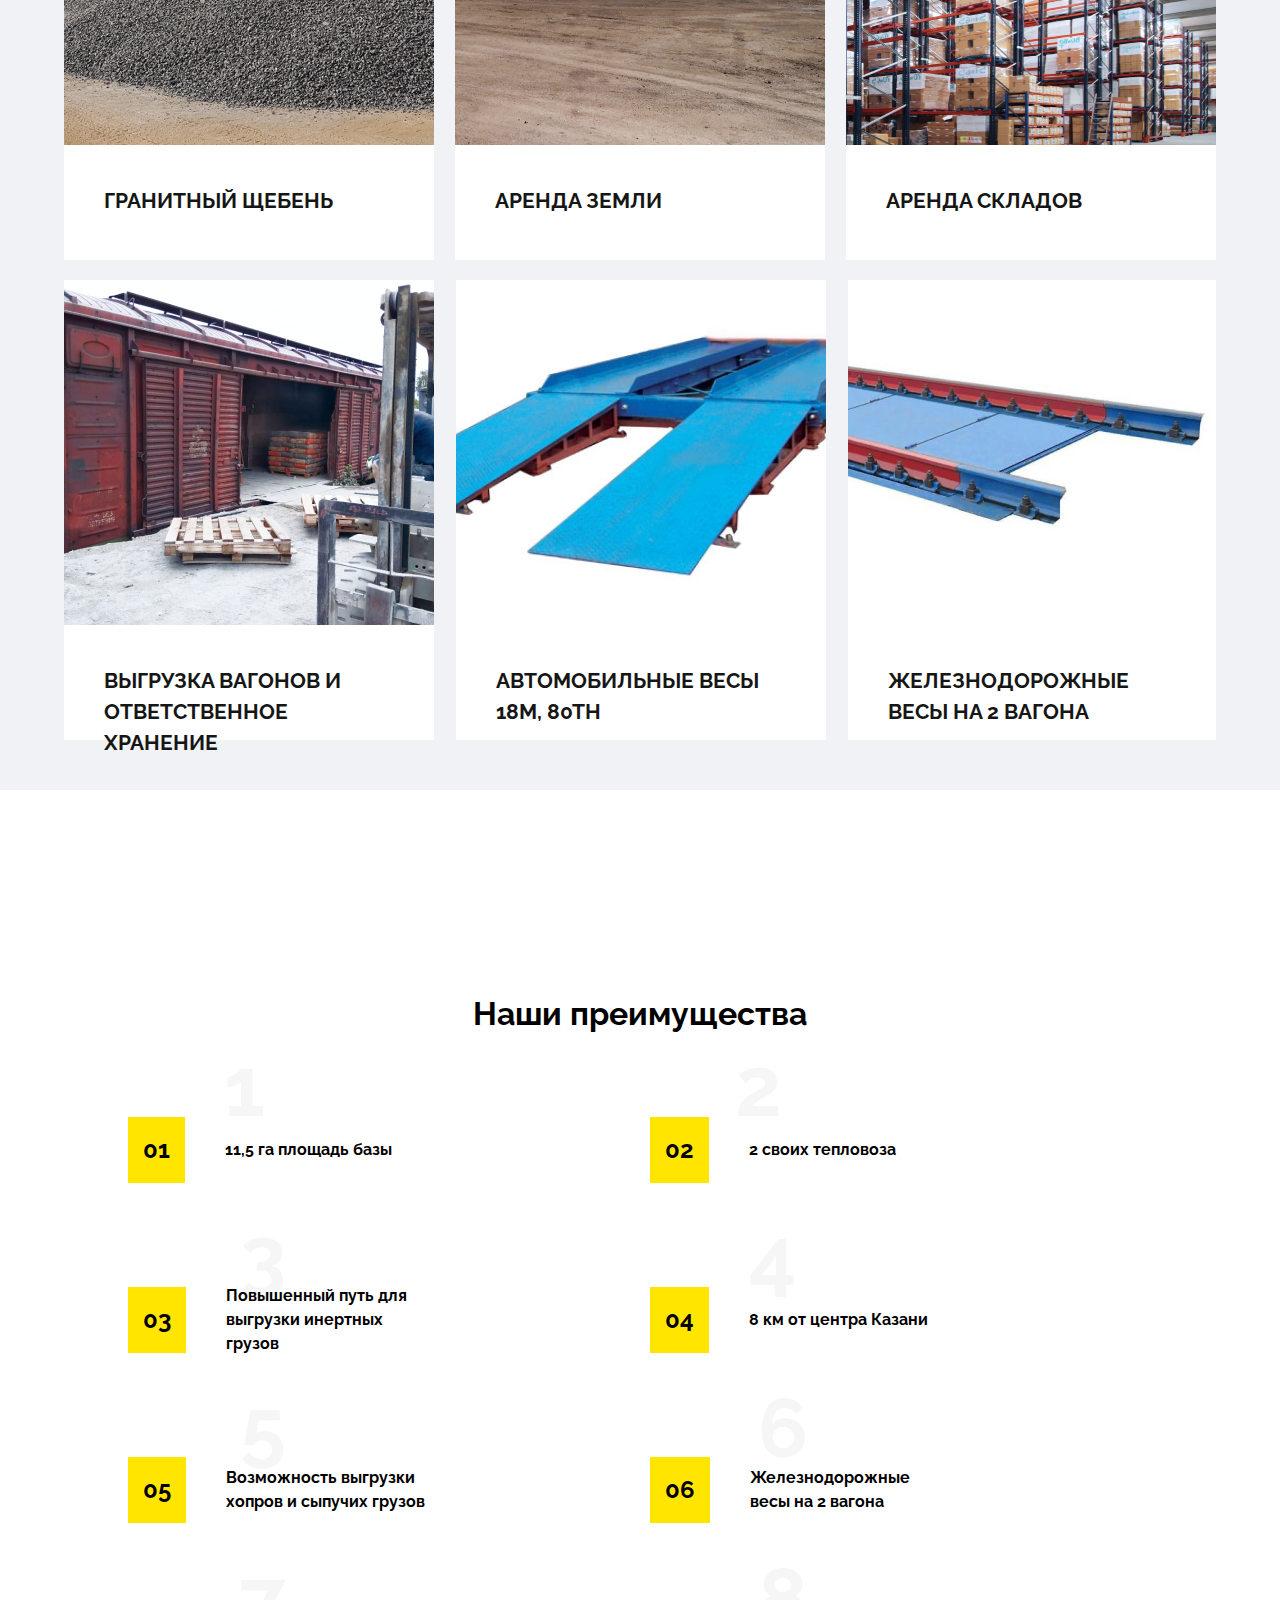
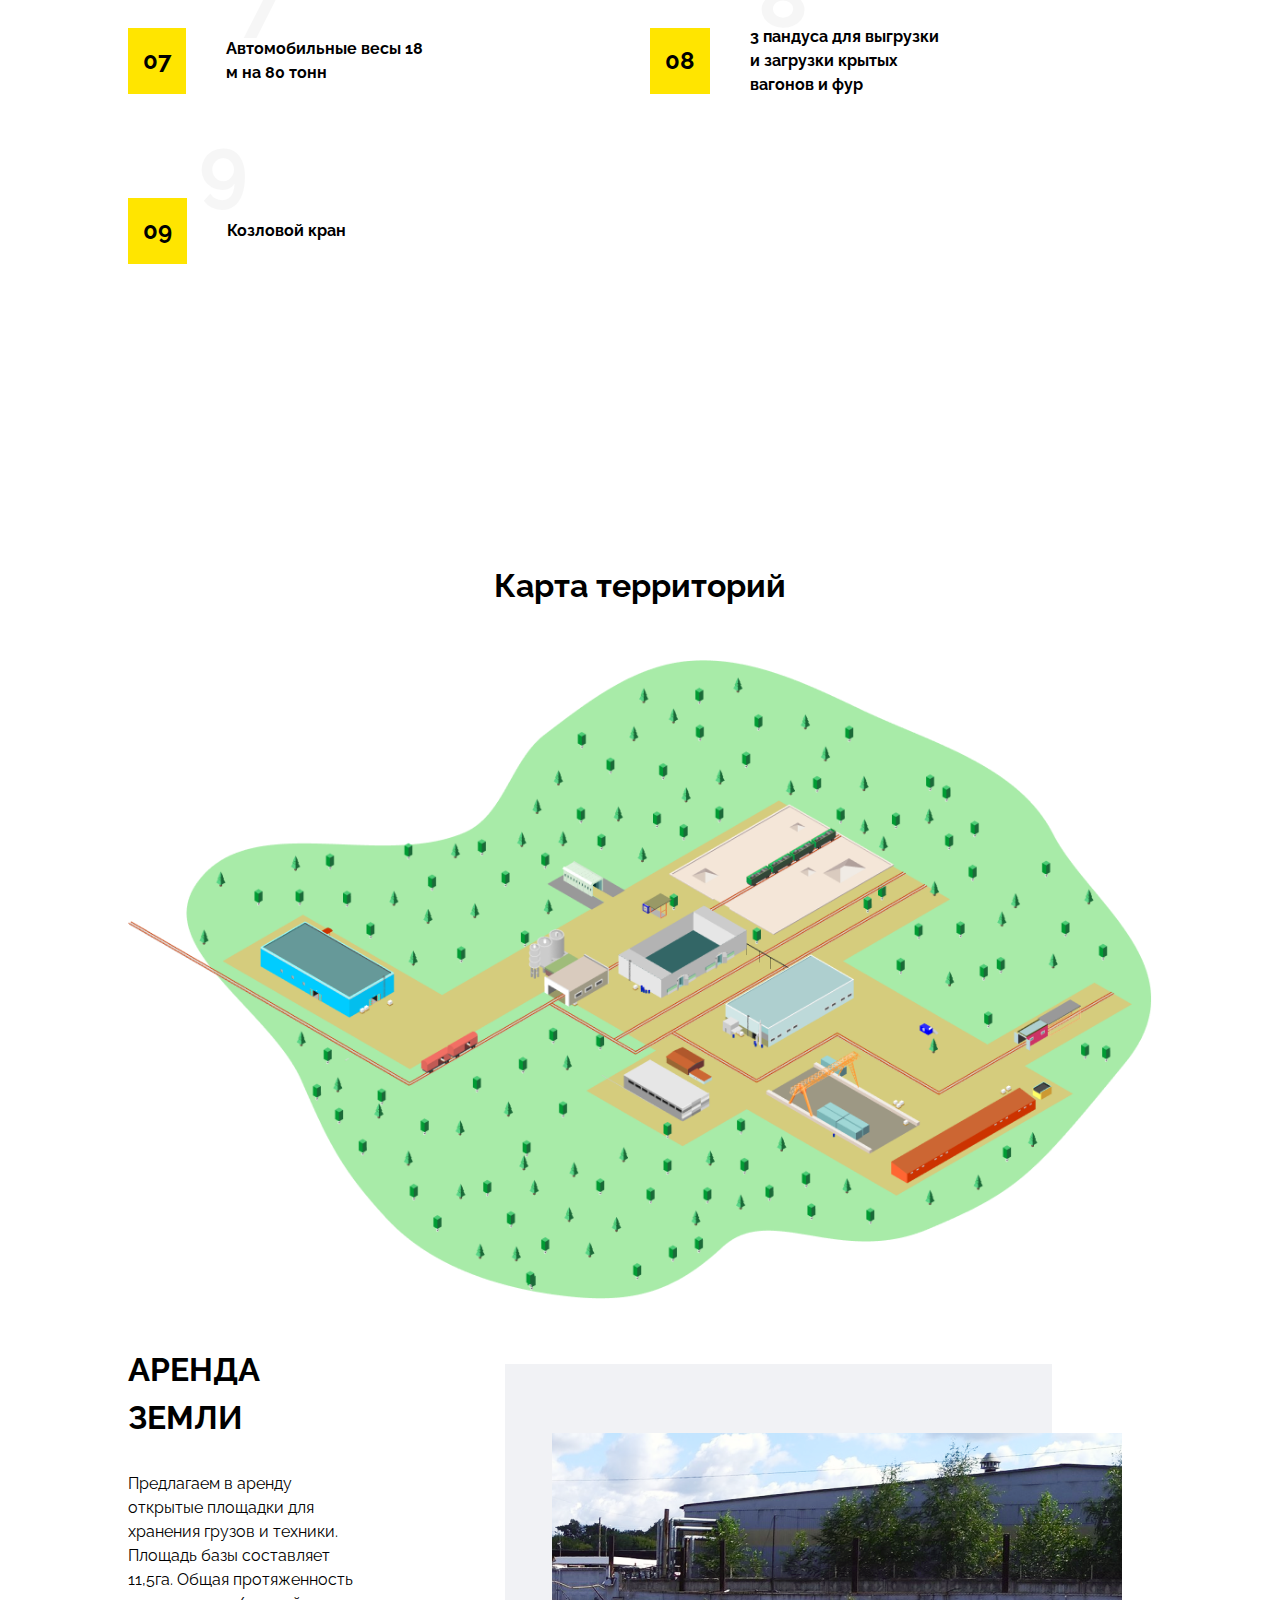
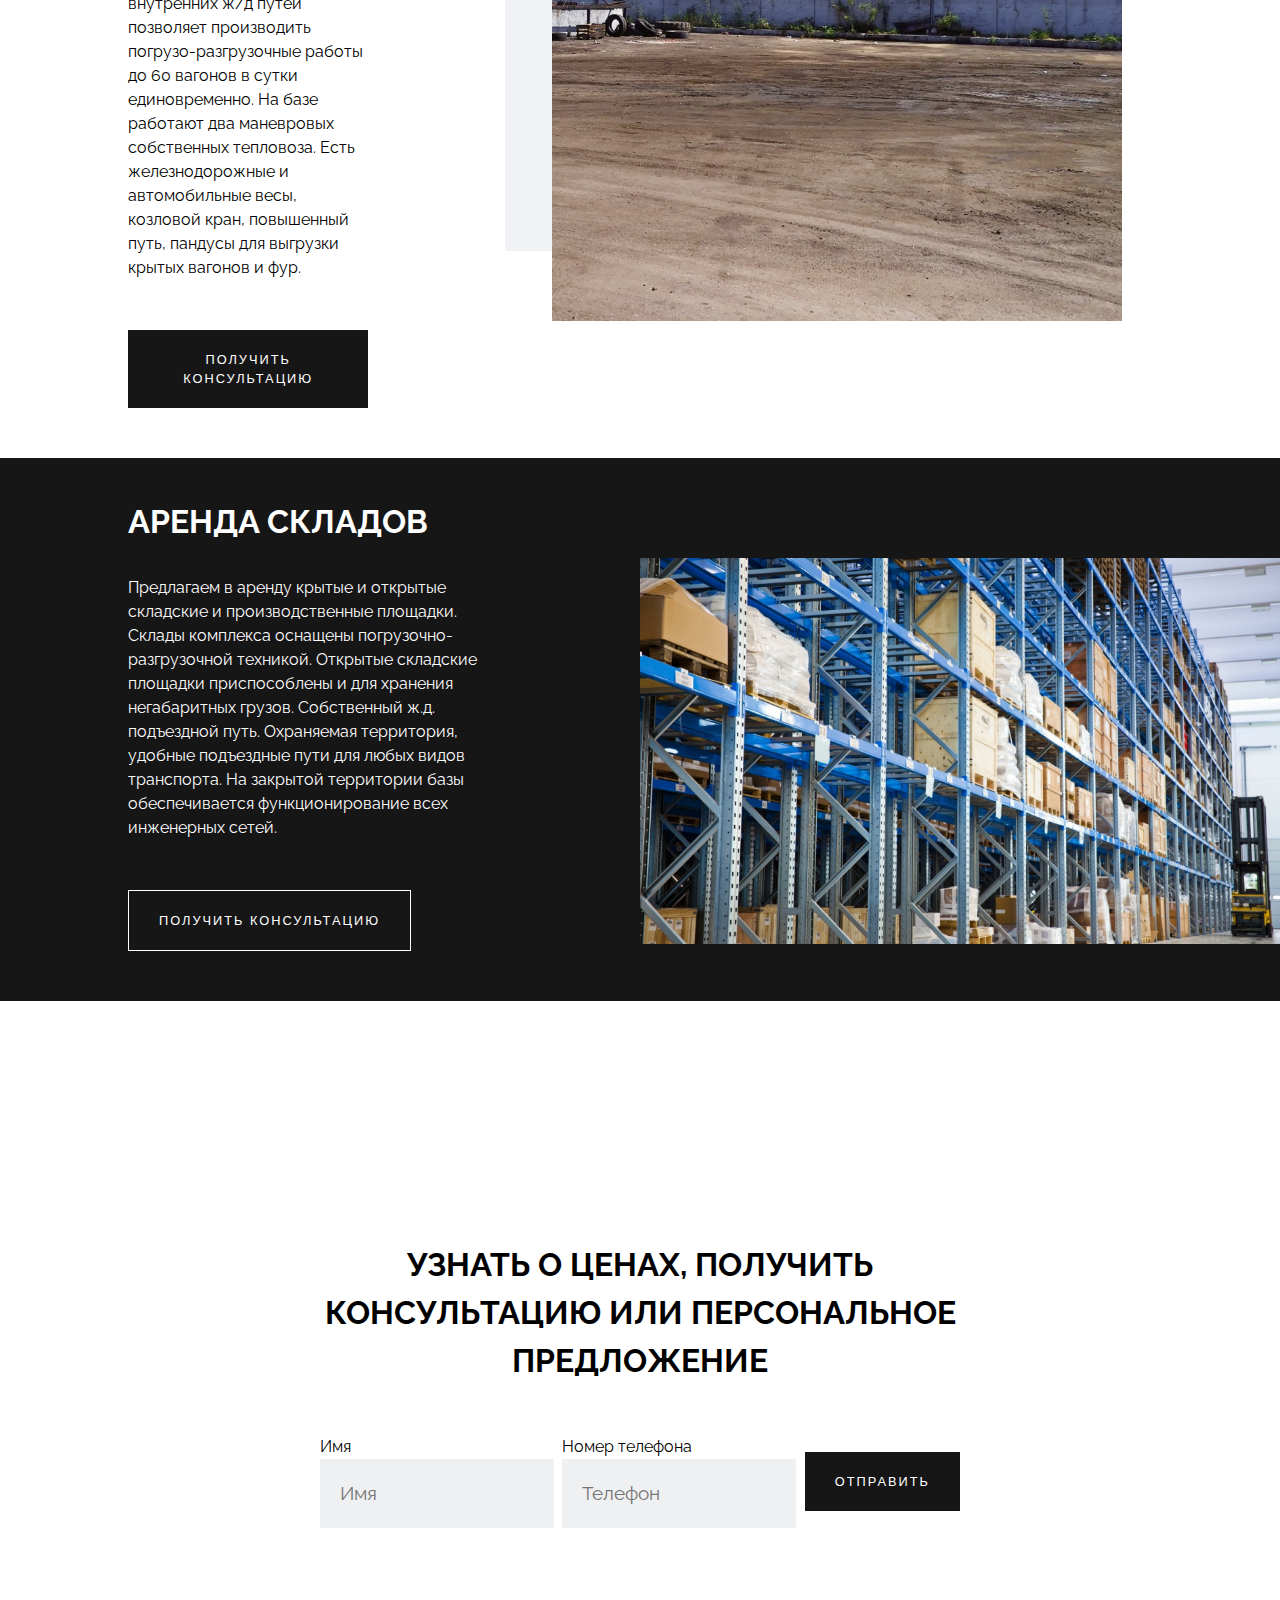
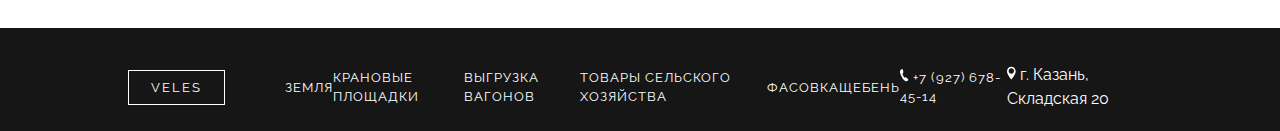
==== commit 4aa6eaee: "Add files via upload" ====
--- a/4 Лаба/index.html
+++ b/4 Лаба/index.html
@@ -1,335 +1,282 @@
-<!doctype html>
-<html lang="ru">
-
-<head>
-    <meta charset="UTF-8">
-    <meta name="viewport"
-          content="width=device-width, user-scalable=no, initial-scale=1.0, maximum-scale=1.0, minimum-scale=1.0">
-    <meta http-equiv="X-UA-Compatible" content="ie=edge">
-    <title>Гладышев Андрей</title>
-
-
-    <link rel="stylesheet" href="https://maxcdn.bootstrapcdn.com/bootstrap/4.0.0/css/bootstrap.min.css"
-          integrity="sha384-Gn5384xqQ1aoWXA+058RXPxPg6fy4IWvTNh0E263XmFcJlSAwiGgFAW/dAiS6JXm" crossorigin="anonymous">
-    <link rel="stylesheet" href="css/style.css" type="text/css">
-</head>
-
-<body>
-
-<div class="header">
-    <div class="wrapper">
-        <nav class="navbar navbar-light main-bar">
-            <div class="header-button">
-                <button>
-                    VELES
-                </button>
-            </div>
-
-            <button class="navbar-toggler" type="button" data-toggle="collapse" id="navbarTogglerDemo02Button" data-target="#navbarTogglerDemo02" aria-controls="navbarTogglerDemo02" aria-expanded="false" aria-label="Toggle navigation">
-                <span class="navbar-toggler-icon"></span>
-            </button>
-
-            <div class="collapse navbar-collapse list-header" id="navbarTogglerDemo02" data-number=false>
-                <ul class="navbar-nav ml-auto mt-2 mt-lg-0 ">
-                    <li class="nav-item">
-                        <a class="nav-link disabled" href="#">ЗЕМЛЯ</span></a>
-                    </li>
-                    <li class="nav-item">
-                        <a class="nav-link disabled" href="#">КРАСНЫЕ ПЛОЩАДКИ</a>
-                    </li>
-                    <li class="nav-item">
-                        <a class="nav-link disabled" href="#">ВЫГРУЗКА ВАГОНОВ</a>
-                    </li>
-                    <li class="nav-item">
-                        <a class="nav-link disabled" href="#">ФАСОВКА</a>
-                    </li>
-                    <li class="nav-item">
-                        <a class="nav-link disabled" href="#">ЩЕБЕНЬ</a>
-                    </li>
-                </ul>
-            </div>
-        </nav>
-        <div class="header-content">
-            <div class="header-button">
-                <button>
-                    VELES
-                </button>
-            </div>
-            <div class="item-list">ЗЕМЛЯ</div>
-            <div class="item-list">КРАСНЫЕ ПЛОЩАДКИ</div>
-            <div class="item-list">ВЫГРУЗКА ВАГОНОВ</div>
-            <div class="item-list">ФАСОВКА</div>
-            <div class="item-list">ЩЕБЕНЬ</div>
-            <div class="item-list contact">
-                <img src="img/phone.png" alt="">
-                <span>+7 (927)-678-45-14</span>
-            </div>
-            <div class="item-list contact">
-                <img src="img/addres.svg" alt="">
-                <span>г.Казань, Складская 20</span>
-            </div>
-        </div>
-
-    </div>
-
-</div>
-
-
-<div class="home">
-    <div class="elements">
-        <div class="home-card-text">
-            <p>выгрузка вагонов, АРЕНДА
-                ЗЕМЛИ, КРаНОВЫХ ПЛОЩАДОК,
-                ответственное хранение</p>
-            <button>ЗАКАЗАТЬ</button>
-        </div>
-        <div class="home-card-img">
-            <img src="img/home/1.png" alt="">
-        </div>
-        <div class="header__arrows">
-            <svg width="133" height="22" viewBox="0 0 133 22" fill="none" xmlns="http://www.w3.org/2000/svg">
-                <path d="M108 11H132M132 11L129.5 7M132 11L129 14.5" stroke="white" />
-                <path d="M25 11H1M1 11L3.5 7M1 11L4 14.5" stroke="white" />
-                <path
-                    d="M53.308 15.884V17H47.206V15.884H49.762V8.18C49.666 8.324 49.498 8.48 49.258 8.648C49.03 8.816 48.772 8.972 48.484 9.116C48.208 9.26 47.92 9.38 47.62 9.476C47.32 9.572 47.056 9.62 46.828 9.62V8.432C47.104 8.432 47.404 8.354 47.728 8.198C48.064 8.042 48.376 7.862 48.664 7.658C48.964 7.454 49.216 7.262 49.42 7.082C49.624 6.902 49.738 6.782 49.762 6.722H51.022V15.884H53.308ZM73.243 4.22L64.747 17H63.361L71.857 4.22H73.243ZM89.0881 12.752C89.8801 12.884 90.5101 13.244 90.9781 13.832C91.4581 14.42 91.6981 15.146 91.6981 16.01C91.6981 16.55 91.5961 17.042 91.3921 17.486C91.2001 17.942 90.9181 18.326 90.5461 18.638C90.1861 18.962 89.7481 19.208 89.2321 19.376C88.7281 19.556 88.1641 19.646 87.5401 19.646C86.6281 19.646 85.8301 19.46 85.1461 19.088C84.4621 18.728 83.9461 18.224 83.5981 17.576L84.4441 16.802C84.6961 17.33 85.0801 17.75 85.5961 18.062C86.1121 18.374 86.7601 18.53 87.5401 18.53C88.4401 18.53 89.1481 18.308 89.6641 17.864C90.1801 17.432 90.4381 16.808 90.4381 15.992C90.4381 15.164 90.1681 14.51 89.6281 14.03C89.0881 13.55 88.3081 13.31 87.2881 13.31H86.8381V12.266H87.3241C88.2481 12.266 88.9561 12.056 89.4481 11.636C89.9401 11.204 90.1861 10.646 90.1861 9.962C90.1861 9.602 90.1201 9.284 89.9881 9.008C89.8561 8.732 89.6701 8.504 89.4301 8.324C89.2021 8.132 88.9261 7.988 88.6021 7.892C88.2901 7.796 87.9481 7.748 87.5761 7.748C86.8921 7.748 86.2861 7.904 85.7581 8.216C85.2421 8.516 84.8521 8.936 84.5881 9.476L83.7961 8.72C83.9401 8.408 84.1441 8.126 84.4081 7.874C84.6721 7.61 84.9721 7.388 85.3081 7.208C85.6441 7.028 86.0161 6.89 86.4241 6.794C86.8321 6.686 87.2521 6.632 87.6841 6.632C88.2361 6.632 88.7401 6.71 89.1961 6.866C89.6641 7.022 90.0661 7.244 90.4021 7.532C90.7381 7.808 90.9961 8.144 91.1761 8.54C91.3681 8.936 91.4641 9.374 91.4641 9.854C91.4641 10.214 91.4101 10.562 91.3021 10.898C91.1941 11.222 91.0381 11.516 90.8341 11.78C90.6301 12.032 90.3781 12.248 90.0781 12.428C89.7901 12.596 89.4601 12.704 89.0881 12.752Z"
-                    fill="white" />
-            </svg>
-        </div>
-    </div>
-    
-</div>
-
-<div class="benefit">
-    <div class="wrapper">
-        <div class="title">
-            Чем мы можем быть полезны?
-        </div>
-        <div class="cards">
-            <div class="card">
-                <div class="card-img"><img src="img/benefit/benefit-1.jpg" alt=""></div>
-                <div class="card-title"><span>Красная Площадка</span></div>
-            </div>
-            <div class="card">
-                <div class="card-img"><img src="img/benefit/benefit-2.jpg" alt=""></div>
-                <div class="card-title"><span>ТОВАРЫ СЕЛЬского хозяйства</span></div>
-            </div>
-            <div class="card">
-                <div class="card-img"><img src="img/benefit/benefit-3.jpg" alt=""></div>
-                <div class="card-title"><span>ФАСОВКА от 300 гр до 1 тонны</span></div>
-            </div>
-            <div class="card">
-                <div class="card-img"><img src="img/benefit/benefit-4.jpg" alt=""></div>
-                <div class="card-title"><span>гранитный щебень</span></div>
-            </div>
-            <div class="card">
-                <div class="card-img"><img src="img/benefit/benefit-5.jpg" alt=""></div>
-                <div class="card-title"><span>Аренда земли</span></div>
-            </div>
-            <div class="card">
-                <div class="card-img"><img src="img/benefit/benefit-6.jpg" alt=""></div>
-                <div class="card-title"><span>аренда складов</span></div>
-            </div>
-            <div class="card">
-                <div class="card-img"><img src="img/benefit/benefit-7.jpg" alt=""></div>
-                <div class="card-title"><span>ВЫГРУЗКА ВАГОНОВ И ОТВЕТСТВЕННОЕ ХРАНЕНИЕ</span></div>
-            </div>
-            <div class="card">
-                <div class="card-img"><img src="img/benefit/benefit-8.jpg" alt=""></div>
-                <div class="card-title"><span>автомобильные весы 18м, 80тн</span></div>
-            </div>
-            <div class="card">
-                <div class="card-img"><img src="img/benefit/benefit-9.jpg" alt=""></div>
-                <div class="card-title"><span>железодорожные весы на 2 вагона</span></div>
-            </div>
-        </div>
-    </div>
-</div>
-
-<div class="advantages">
-    <div class="wrapper">
-        <div class="title">
-            Наши преимущества
-        </div>
-        <div class="items">
-            <div class="item">
-                <div class="item-number">01</div>
-                <div class="item-text">11,5 га площадь базы</div>
-                <div class="item-value">1</div>
-            </div>
-            <div class="item">
-                <div class="item-number">02</div>
-                <div class="item-text">2 своих тепловоза</div>
-                <div class="item-value">2</div>
-            </div>
-            <div class="item">
-                <div class="item-number">03</div>
-                <div class="item-text">Повышенный путь для выгрузки инертных грузов</div>
-                <div class="item-value">3</div>
-            </div>
-            <div class="item">
-                <div class="item-number">04</div>
-                <div class="item-text">8 км от центра Казани</div>
-                <div class="item-value">4</div>
-            </div>
-            <div class="item">
-                <div class="item-number">05</div>
-                <div class="item-text">Возможность выгрузки хопров и сыпучих грузов</div>
-                <div class="item-value">5</div>
-            </div>
-            <div class="item">
-                <div class="item-number">06</div>
-                <div class="item-text">Железнодорожные весы на 2 вагона</div>
-                <div class="item-value">6</div>
-            </div>
-            <div class="item">
-                <div class="item-number">07</div>
-                <div class="item-text">Автомобильные весы 18 м на 80 тонн</div>
-                <div class="item-value">7</div>
-            </div>
-            <div class="item">
-                <div class="item-number">08</div>
-                <div class="item-text">3 пандуса для выгрузки и загрузки крытых вагонов и фур</div>
-                <div class="item-value">8</div>
-            </div>
-            <div class="item">
-                <div class="item-number">09</div>
-                <div class="item-text">Козловой кран</div>
-                <div class="item-value">9</div>
-            </div>
-        </div>
-    </div>
-</div>
-
-<div class="map">
-    <div class="wrapper">
-        <div class="title">
-            Карта территорий
-        </div>
-        <div class="map-img">
-            <img src="img/map/map-1.png" alt="">
-        </div>
-    </div>
-</div>
-
-<div class="land-lease">
-    <div class="wrapper">
-        <div class="elements">
-            <div class="land-card-text">
-                <h2>Аренда земли</h2>
-                <p>Предлагаем в аренду открытые площадки для хранения грузов и техники. Площадь базы составляет 11,5га.
-                    Общая протяженность внутренних ж/д путей позволяет производить погрузо-разгрузочные работы до 60
-                    вагонов в сутки единовременно. На базе работают два маневровых
-                    собственных тепловоза. Есть железнодорожные
-                    и автомобильные весы, козловой кран, повышенный
-                    путь, пандусы для выгрузки крытых вагонов и фур.</p>
-                <button>Получить консультацию</button>
-            </div>
-            <div class="land-card-img">
-                <img src="img/land-lease/2.PNG" alt="" class="hay">
-                <img src="img/land-lease/1.jpg" alt="" class="main">
-                <div class="card-shadow"></div>
-            </div>
-        </div>
-    </div>
-</div>
-
-<div class="warehouse-rent">
-    <div class="elements">
-        <div class="warehouse-rent-card-text">
-            <h2>Аренда складов</h2>
-            <p>Предлагаем в аренду крытые и открытые складские и производственные площадки. Склады комплекса
-                оснащены погрузочно-разгрузочной техникой. Открытые складские площадки приспособлены и для хранения
-                негабаритных грузов. Собственный ж.д. подъездной путь. Охраняемая территория, удобные подъездные
-                пути для любых видов транспорта. На закрытой территории базы обеспечивается функционирование всех
-                инженерных сетей.</p>
-            <button>Получить консультацию</button>
-        </div>
-        <div class="warehouse-rent-card-img">
-            <img src="img/warehouse/1.jpg" alt="">
-        </div>
-    </div>
-</div>
-
-<div class="consultation">
-    <div class="wrapper">
-        <div class="title">
-            УЗНАТЬ О ЦЕНАХ, ПОЛУЧИТЬ КОНСУЛЬТАЦИЮ
-            ИЛИ ПЕРСОНАЛЬНОЕ ПРЕДЛОЖЕНИЕ
-        </div>
-        <form action="" class="consultation-form">
-            <label>
-                <input type="text" placeholder="Имя">
-            </label>
-            <label>
-                <input type="text" placeholder="Телефон">
-            </label>
-            <button>
-                Отправить
-            </button>
-        </form>
-    </div>
-</div>
-
-<div class="footer">
-    <div class="wrapper">
-        <div class="footer-content">
-            <div class="footer-button">
-                <button>
-                    VELES
-                </button>
-            </div>
-            <div class="item-list">ЗЕМЛЯ</div>
-            <div class="item-list">КРАСНЫЕ ПЛОЩАДКИ</div>
-            <div class="item-list">ВЫГРУЗКА ВАГОНОВ</div>
-            <div class="item-list">ФАСОВКА</div>
-            <div class="item-list">ЩЕБЕНЬ</div>
-            <div class="item-list contact">
-                <img src="img/phone.png" alt="">
-                <span>+7 (927)-678-45-14</span>
-            </div>
-            <div class="item-list contact">
-                <img src="img/addres.svg" alt="">
-                <span>г.Казань, Складская 20</span>
-            </div>
-        </div>
-    </div>
-</div>
-<script src="https://code.jquery.com/jquery-3.2.1.slim.min.js " integrity="sha384-KJ3o2DKtIkvYIK3UENzmM7KCkRr/rE9/Qpg6aAZGJwFDMVNA/GpGFF93hXpG5KkN " crossorigin="anonymous "></script>
-<script src="https://cdnjs.cloudflare.com/ajax/libs/popper.js/1.12.9/umd/popper.min.js " integrity="sha384-ApNbgh9B+Y1QKtv3Rn7W3mgPxhU9K/ScQsAP7hUibX39j7fakFPskvXusvfa0b4Q " crossorigin="anonymous "></script>
-<script src="https://maxcdn.bootstrapcdn.com/bootstrap/4.0.0/js/bootstrap.min.js " integrity="sha384-JZR6Spejh4U02d8jOt6vLEHfe/JQGiRRSQQxSfFWpi1MquVdAyjUar5+76PVCmYl " crossorigin="anonymous "></script>
-
-<script>
-    $('#navbarTogglerDemo02Button').on('click', function() {
-        var article = document.getElementById('navbarTogglerDemo02');
-        var number = article.dataset.number
-        if (number === "false") {
-            $("body").css("background-color", "black");
-            $(".home").css("display", "none");
-            $(".benefit").css("display", "none");
-            $(".advantages").css("display", "none");
-            $(".map").css("display", "none");
-            $(".land-lease").css("display", "none");
-            $(".warehouse-rent").css("display", "none");
-            $(".consultation").css("display", "none");
-            $(".footer").css("display", "none");
-            // // $(".main").css("display", "none");
-            // // $(".hearder-title-two").css("display", "none");
-            // $(".main-bar").css("margin-top", "0");
-            article.dataset.number = true
-        } else if (number === "true") {
-            $(".home").css("display", "grid");
-            $(".benefit").css("display", "grid");
-            $(".advantages").css("display", "grid");
-            $(".map").css("display", "grid");
-            $(".land-lease").css("display", "grid");
-            $(".warehouse-rent").css("display", "grid");
-            $(".consultation").css("display", "grid");
-            $(".footer").css("display", "grid");
-            article.dataset.number = false
-        }
-    });
-</script>
-
-</body>
-
-</html>
+<!DOCTYPE html>
+<html lang="ru">
+
+<head>
+    <meta charset="UTF-8">
+    <meta name="viewport" content="width=device-width, initial-scale=1.0">
+    <link rel="stylesheet" href="style.css">
+    <title>Гладышев</title>
+    <script>
+        function openMenu() {
+            document.getElementById("mobile-opened-menu").style.display = "flex";
+            document.body.style.overflow = "hidden";
+        }
+
+        function closeMenu() {
+            document.getElementById("mobile-opened-menu").style.display = "none";
+            document.body.style.overflow = "visible";
+        }
+    </script>
+</head>
+
+<body>
+    <div id="mobile-opened-menu" class="mobile-opened-menu">
+        <div class="menu__top-container">
+            <div class="logo">VELES</div>
+            <div class="mobile-opened-menu__exit" onclick="closeMenu()"><svg width="27" height="27" viewBox="0 0 27 27"
+                    fill="none" xmlns="http://www.w3.org/2000/svg">
+                    <path d="M26 26L1 1M1 26L26 1L1 26Z" stroke="white" stroke-width="2" stroke-linecap="round"
+                        stroke-linejoin="round" />
+                </svg>
+            </div>
+        </div>
+
+        <nav class="menu menu_mobile-v menu_opened">
+            <a class="menu-item" href="">ЗЕМЛЯ</a>
+            <a class="menu-item" href="">КРАНОВЫЕ ПЛОЩАДКИ</a>
+            <a class="menu-item" href="">ВЫГРУЗКА ВАГОНОВ</a>
+            <a class="menu-item" href="">ТОВАРЫ СЕЛЬСКОГО ХОЗЯЙСТВА</a>
+            <a class="menu-item" href="">ФАСОВКА</a>
+            <a class="menu-item" href="">ЩЕБЕНЬ</a>
+        </nav>
+    </div>
+    <header class="header">
+        <div class="header__head">
+            <nav role="navigation" class="menu">
+                <div class="logo">VELES</div>
+                <a class="menu-item menu-item_header" href="">ЗЕМЛЯ</a>
+                <a class="menu-item menu-item_header" href="">КРАНОВЫЕ ПЛОЩАДКИ</a>
+                <a class="menu-item menu-item_header" href="">ВЫГРУЗКА ВАГОНОВ</a>
+                <a class="menu-item menu-item_header" href="">ФАСОВКА</a>
+                <a class="menu-item menu-item_header" href="">ЩЕБЕНЬ</a>
+                <a class="menu-item menu-item_header menu-item_phone" href=""><svg width="9" height="13"
+                        viewBox="0 0 9 13" fill="none" xmlns="http://www.w3.org/2000/svg">
+                        <path
+                            d="M0.0157563 2.98975C-0.0335586 2.29655 0.121422 1.61371 0.531774 1.0645C0.887529 0.566612 1.35072 0.294697 1.90901 0.135791C2.37924 -0.00261869 2.68745 0.166973 2.82306 0.685638C3.01679 1.46106 3.2933 2.23653 3.39369 3.05299C3.42539 3.41243 3.19115 3.92065 2.93754 4.18239C2.30176 4.80338 2.43385 5.25529 2.91642 6.19517C3.06612 6.49818 3.30388 7.02203 3.76707 7.71543C4.24963 8.41398 4.505 8.78893 5.12493 8.47088C5.81355 8.12719 6.31549 8.34822 6.83503 8.90301C7.18727 9.30368 7.57473 9.64789 7.92696 10.0486C8.43594 10.6444 8.41305 11.0552 8.01502 11.476C7.29823 12.251 6.11472 12.5072 5.23414 11.9882C4.74805 11.7055 4.26373 11.3356 3.87803 10.9041C2.17849 8.98293 0.952711 6.74877 0.214772 4.2273C0.0967725 3.80106 0.0421749 3.36973 0.0157563 2.98975Z"
+                            fill="white" />
+                    </svg>
+                    +7 (927) 678-45-14</a>
+                <div class="address">
+                    <svg width="9" height="14" viewBox="0 0 9 14" fill="none" xmlns="http://www.w3.org/2000/svg">
+                        <path fill-rule="evenodd" clip-rule="evenodd"
+                            d="M4.33331 13.5646C4.33331 13.5646 8.66663 8.47176 8.66663 5.50389C8.66663 2.53603 6.72654 0.66748 4.33331 0.66748C1.94009 0.66748 0 2.53603 0 5.50389C0 8.47176 4.33331 13.5646 4.33331 13.5646ZM4.33331 7.65341C5.82907 7.65341 7.04163 6.45045 7.04163 4.96651C7.04163 3.48258 5.82907 2.27962 4.33331 2.27962C2.83755 2.27962 1.625 3.48258 1.625 4.96651C1.625 6.45045 2.83755 7.65341 4.33331 7.65341Z"
+                            fill="white" />
+                    </svg>
+                    г. Казань, Складская 20
+                </div>
+                <div class="header__mobile-menu" onclick="openMenu()">
+                    <svg width="26" height="18" viewBox="0 0 26 18" fill="none" xmlns="http://www.w3.org/2000/svg">
+                        <path d="M1 17H25M1 1H25H1ZM1 9H25H1Z" stroke="white" stroke-width="2" stroke-linecap="round"
+                            stroke-linejoin="round" />
+                    </svg>
+                </div>
+            </nav>
+        </div>
+        <div class="header__purchase-and-picture">
+            <div class="header__purchase">
+                <p class="header__text">выгрузка вагонов, АРЕНДА
+                    ЗЕМЛИ, КРаНОВЫХ ПЛОЩАДОК,
+                    ответственное хранение</p>
+                <form class="header__form"><button role="button" class="header__buy">ЗАКАЗАТЬ</button></form>
+            </div>
+            <div class="header__picture">
+                <img class="header__train" src="img/train.png" alt="фотография вагонов">
+            </div>
+        </div>
+        <div class="header__arrows">
+            <svg width="133" height="22" viewBox="0 0 133 22" fill="none" xmlns="http://www.w3.org/2000/svg">
+                <path d="M108 11H132M132 11L129.5 7M132 11L129 14.5" stroke="white" />
+                <path d="M25 11H1M1 11L3.5 7M1 11L4 14.5" stroke="white" />
+                <path
+                    d="M53.308 15.884V17H47.206V15.884H49.762V8.18C49.666 8.324 49.498 8.48 49.258 8.648C49.03 8.816 48.772 8.972 48.484 9.116C48.208 9.26 47.92 9.38 47.62 9.476C47.32 9.572 47.056 9.62 46.828 9.62V8.432C47.104 8.432 47.404 8.354 47.728 8.198C48.064 8.042 48.376 7.862 48.664 7.658C48.964 7.454 49.216 7.262 49.42 7.082C49.624 6.902 49.738 6.782 49.762 6.722H51.022V15.884H53.308ZM73.243 4.22L64.747 17H63.361L71.857 4.22H73.243ZM89.0881 12.752C89.8801 12.884 90.5101 13.244 90.9781 13.832C91.4581 14.42 91.6981 15.146 91.6981 16.01C91.6981 16.55 91.5961 17.042 91.3921 17.486C91.2001 17.942 90.9181 18.326 90.5461 18.638C90.1861 18.962 89.7481 19.208 89.2321 19.376C88.7281 19.556 88.1641 19.646 87.5401 19.646C86.6281 19.646 85.8301 19.46 85.1461 19.088C84.4621 18.728 83.9461 18.224 83.5981 17.576L84.4441 16.802C84.6961 17.33 85.0801 17.75 85.5961 18.062C86.1121 18.374 86.7601 18.53 87.5401 18.53C88.4401 18.53 89.1481 18.308 89.6641 17.864C90.1801 17.432 90.4381 16.808 90.4381 15.992C90.4381 15.164 90.1681 14.51 89.6281 14.03C89.0881 13.55 88.3081 13.31 87.2881 13.31H86.8381V12.266H87.3241C88.2481 12.266 88.9561 12.056 89.4481 11.636C89.9401 11.204 90.1861 10.646 90.1861 9.962C90.1861 9.602 90.1201 9.284 89.9881 9.008C89.8561 8.732 89.6701 8.504 89.4301 8.324C89.2021 8.132 88.9261 7.988 88.6021 7.892C88.2901 7.796 87.9481 7.748 87.5761 7.748C86.8921 7.748 86.2861 7.904 85.7581 8.216C85.2421 8.516 84.8521 8.936 84.5881 9.476L83.7961 8.72C83.9401 8.408 84.1441 8.126 84.4081 7.874C84.6721 7.61 84.9721 7.388 85.3081 7.208C85.6441 7.028 86.0161 6.89 86.4241 6.794C86.8321 6.686 87.2521 6.632 87.6841 6.632C88.2361 6.632 88.7401 6.71 89.1961 6.866C89.6641 7.022 90.0661 7.244 90.4021 7.532C90.7381 7.808 90.9961 8.144 91.1761 8.54C91.3681 8.936 91.4641 9.374 91.4641 9.854C91.4641 10.214 91.4101 10.562 91.3021 10.898C91.1941 11.222 91.0381 11.516 90.8341 11.78C90.6301 12.032 90.3781 12.248 90.0781 12.428C89.7901 12.596 89.4601 12.704 89.0881 12.752Z"
+                    fill="white" />
+            </svg>
+        </div>
+    </header>
+    <div class="what-we-can">
+        <div class="title">
+            Чем мы можем быть полезны?
+        </div>
+        <div class="what-we-can__columns">
+            <div class="what-we-can__rows">
+                <div class="what-we-can__item"><a href="#map"><img class="what-we-can__map-icon" aria-label="Перейти к карте" tabindex="-1" src="img/map_icon.png"
+                            alt="значок карты"></a><img class="what-we-can__picture" src="img/kranovaya.png"
+                        alt="крановая площадка">
+                    <h2 class="what-we-can__sign">КРАНОВАЯ ПЛОЩАДКА</h2>
+                </div>
+                <div class="what-we-can__item"><img class="what-we-can__picture" src="img/tovari.png"
+                        alt="товары сельского хозяйства">
+                    <h2 class="what-we-can__sign">ТОВАРЫ СЕЛЬСКОГО ХОЗЯЙСТВА</h2>
+                </div>
+                <div class="what-we-can__item"><img class="what-we-can__picture" src="img/fasovka.png" alt="фасовка">
+                    <h2 class="what-we-can__sign">ФАСОВКА ОТ 300 ГР ДО 1 ТОННЫ</h2>
+                </div>
+            </div>
+            <div class="what-we-can__rows">
+                <div class="what-we-can__item"><img class="what-we-can__picture" src="img/granit.png"
+                        alt="гранитный щебень">
+                    <h2 class="what-we-can__sign">ГРАНИТНЫЙ ЩЕБЕНЬ</h2>
+                </div>
+                <div class="what-we-can__item"><img class="what-we-can__picture" src="img/arenda_zemli.png"
+                        alt="аренда земли">
+                    <h2 class="what-we-can__sign">АРЕНДА ЗЕМЛИ</h2>
+                </div>
+                <div class="what-we-can__item"><a href="#map"><img class="what-we-can__map-icon" aria-label="Перейти к карте" tabindex="-1" src="img/map_icon.png"
+                            alt="значок карты"></a> <img class="what-we-can__picture" src="img/arenda_skladov.png"
+                        alt="аренда складов">
+                    <h2 class="what-we-can__sign">АРЕНДА СКЛАДОВ</h2>
+                </div>
+            </div>
+            <div class="what-we-can__rows">
+                <div class="what-we-can__item"><img class="what-we-can__picture" src="img/vigruzka.png"
+                        alt="выгрузка вагонов">
+                    <h2 class="what-we-can__sign">ВЫГРУЗКА ВАГОНОВ И ОТВЕТСТВЕННОЕ ХРАНЕНИЕ</h2>
+                </div>
+                <div class="what-we-can__item"><img class="what-we-can__picture" src="img/avto_vesi.png"
+                        alt="автомобильные весы">
+                    <h2 class="what-we-can__sign">АВТОМОБИЛЬНЫЕ ВЕСЫ 18M, 80TH</h2>
+                </div>
+                <div class="what-we-can__item"><img class="what-we-can__picture" src="img/zhd_vesi.png"
+                        alt="железнодорожные весы">
+                    <h2 class="what-we-can__sign">ЖЕЛЕЗНОДОРОЖНЫЕ ВЕСЫ НА 2 ВАГОНА</h2>
+                </div>
+            </div>
+        </div>
+    </div>
+    <div class="our-advantages">
+        <div class="title">Наши преимущества</div>
+        <div class="our-advantages__advantages">
+            <div class="our-advantages__element">
+                <div class="our-advantages__yellow-block">01</div>
+                <div class="our-advantages__description">11,5 га площадь базы</div>
+                <div class="our-advantages__num">1</div>
+            </div>
+            <div class="our-advantages__element">
+                <div class="our-advantages__yellow-block">02</div>
+                <div class="our-advantages__description">2 своих тепловоза</div>
+                <div class="our-advantages__num">2</div>
+            </div>
+            <div class="our-advantages__element">
+                <div class="our-advantages__yellow-block">03</div>
+                <div class="our-advantages__description">Повышенный путь для выгрузки инертных грузов</div>
+                <div class="our-advantages__num">3</div>
+            </div>
+            <div class="our-advantages__element">
+                <div class="our-advantages__yellow-block">04</div>
+                <div class="our-advantages__description">8 км от центра Казани</div>
+                <div class="our-advantages__num">4</div>
+            </div>
+            <div class="our-advantages__element">
+                <div class="our-advantages__yellow-block">05</div>
+                <div class="our-advantages__description">Возможность выгрузки хопров и сыпучих грузов</div>
+                <div class="our-advantages__num">5</div>
+            </div>
+            <div class="our-advantages__element">
+                <div class="our-advantages__yellow-block">06</div>
+                <div class="our-advantages__description">Железнодорожные весы на 2 вагона</div>
+                <div class="our-advantages__num">6</div>
+            </div>
+            <div class="our-advantages__element">
+                <div class="our-advantages__yellow-block">07</div>
+                <div class="our-advantages__description">Автомобильные весы 18 м на 80 тонн</div>
+                <div class="our-advantages__num">7</div>
+            </div>
+            <div class="our-advantages__element">
+                <div class="our-advantages__yellow-block">08</div>
+                <div class="our-advantages__description">3 пандуса для выгрузки и загрузки крытых вагонов и фур</div>
+                <div class="our-advantages__num">8</div>
+            </div>
+            <div class="our-advantages__element">
+                <div class="our-advantages__yellow-block">09</div>
+                <div class="our-advantages__description">Козловой кран</div>
+                <div class="our-advantages__num">9</div>
+            </div>
+        </div>
+    </div>
+    <div class="map">
+        <a id="map"></a>
+        <div class="title">Карта территорий</div>
+        <img class="map__picture" src="img/map.png" alt="Изображение области">
+    </div>
+    <div class="arenda-zemli">
+        <img class="arenda-zemli__mobile-picture" src="img/zemlya.png" alt="аренда земли">
+        <div class="arenda-zemli__text">
+            <h1 class="text-header">АРЕНДА ЗЕМЛИ</h1>
+            <p class="text-description">Предлагаем в аренду открытые площадки для хранения грузов и техники.
+                Площадь базы составляет 11,5га. Общая протяженность внутренних ж/д путей позволяет производить
+                погрузо-разгрузочные работы до 60 вагонов в сутки единовременно. На базе работают два маневровых
+                собственных тепловоза. Есть железнодорожные и автомобильные весы, козловой кран, повышенный путь,
+                пандусы для выгрузки крытых вагонов и фур.</p>
+            <form class="arenda-zemli__form"><button role="button" class="consultation">ПОЛУЧИТЬ КОНСУЛЬТАЦИЮ</button>
+            </form>
+        </div>
+        <div class="arenda-zemli__pictures">
+            <svg class="arenda-zemli__grey-rectangle" width="547" height="487" viewBox="0 0 547 487" fill="none"
+                xmlns="http://www.w3.org/2000/svg">
+                <rect width="547" height="487" fill="#F1F2F5" />
+            </svg>
+            <img class="arenda-zemli__zemlya" src="img/zemlya.png" alt="аренда земли">
+        </div>
+    </div>
+    <div class="arenda-skladov">
+        <img class="arenda-skladov__mobile-picture" src="img/warehouse.png" alt="аренда складов">
+        <div class="arenda-skladov__content">
+            <div class="arenda-skladov__text">
+                <h2 class="text-header text-header_white">АРЕНДА СКЛАДОВ</h2>
+                <p class="text-description text-description_white">Предлагаем в аренду крытые и открытые складские и
+                    производственные площадки. Склады комплекса оснащены погрузочно-разгрузочной техникой. Открытые
+                    складские площадки приспособлены и для хранения негабаритных грузов. Собственный ж.д. подъездной
+                    путь. Охраняемая территория, удобные подъездные пути для любых видов транспорта. На закрытой
+                    территории базы обеспечивается функционирование всех инженерных сетей.</p>
+                <form class="arenda-zemli__form"><button role="button" class="consultation consultation_white-border">ПОЛУЧИТЬ
+                        КОНСУЛЬТАЦИЮ</button>
+                </form>
+            </div>
+        </div>
+        <img class="arenda-skladov__picture" src="img/warehouse.png" alt="аренда складов">
+    </div>
+    <div class="send-contacts">
+        <div class="title">УЗНАТЬ О ЦЕНАХ, ПОЛУЧИТЬ КОНСУЛЬТАЦИЮ ИЛИ ПЕРСОНАЛЬНОЕ ПРЕДЛОЖЕНИЕ</div>
+        <form class="send-contacts__form">
+            <div class="send-contacts__form__block">
+                <label for="name_input">Имя</label>
+                <input class="send-contacts__field" type="text" placeholder="Имя" id="name_input">
+            </div>
+            <div class="send-contacts__form__block">
+                <label for="phone_input">Номер телефона</label>
+                <input class="send-contacts__field" type="text" placeholder="Телефон" id="phone_input">
+            </div>
+            <button role="button" class="consultation">ОТПРАВИТЬ</button>
+        </form>
+    </div>
+    <footer class="footer">
+        <div class="footer__content">
+            <nav class="menu menu_mobile-v">
+                <div class="logo">VELES</div>
+                <a class="menu-item" href="">ЗЕМЛЯ</a>
+                <a class="menu-item" href="">КРАНОВЫЕ ПЛОЩАДКИ</a>
+                <a class="menu-item" href="">ВЫГРУЗКА ВАГОНОВ</a>
+                <a class="menu-item" href="">ТОВАРЫ СЕЛЬСКОГО ХОЗЯЙСТВА</a>
+                <a class="menu-item" href="">ФАСОВКА</a>
+                <a class="menu-item" href="">ЩЕБЕНЬ</a>
+                <a class="menu-item menu-item_phone" href=""><svg width="9" height="13" viewBox="0 0 9 13" fill="none"
+                        xmlns="http://www.w3.org/2000/svg">
+                        <path
+                            d="M0.0157563 2.98975C-0.0335586 2.29655 0.121422 1.61371 0.531774 1.0645C0.887529 0.566612 1.35072 0.294697 1.90901 0.135791C2.37924 -0.00261869 2.68745 0.166973 2.82306 0.685638C3.01679 1.46106 3.2933 2.23653 3.39369 3.05299C3.42539 3.41243 3.19115 3.92065 2.93754 4.18239C2.30176 4.80338 2.43385 5.25529 2.91642 6.19517C3.06612 6.49818 3.30388 7.02203 3.76707 7.71543C4.24963 8.41398 4.505 8.78893 5.12493 8.47088C5.81355 8.12719 6.31549 8.34822 6.83503 8.90301C7.18727 9.30368 7.57473 9.64789 7.92696 10.0486C8.43594 10.6444 8.41305 11.0552 8.01502 11.476C7.29823 12.251 6.11472 12.5072 5.23414 11.9882C4.74805 11.7055 4.26373 11.3356 3.87803 10.9041C2.17849 8.98293 0.952711 6.74877 0.214772 4.2273C0.0967725 3.80106 0.0421749 3.36973 0.0157563 2.98975Z"
+                            fill="white" />
+                    </svg>
+                    +7 (927) 678-45-14</a>
+                <div class="address">
+                    <svg width="9" height="14" viewBox="0 0 9 14" fill="none" xmlns="http://www.w3.org/2000/svg">
+                        <path fill-rule="evenodd" clip-rule="evenodd"
+                            d="M4.33331 13.5646C4.33331 13.5646 8.66663 8.47176 8.66663 5.50389C8.66663 2.53603 6.72654 0.66748 4.33331 0.66748C1.94009 0.66748 0 2.53603 0 5.50389C0 8.47176 4.33331 13.5646 4.33331 13.5646ZM4.33331 7.65341C5.82907 7.65341 7.04163 6.45045 7.04163 4.96651C7.04163 3.48258 5.82907 2.27962 4.33331 2.27962C2.83755 2.27962 1.625 3.48258 1.625 4.96651C1.625 6.45045 2.83755 7.65341 4.33331 7.65341Z"
+                            fill="white" />
+                    </svg>
+                    г. Казань, Складская 20
+                </div>
+            </nav>
+        </div>
+    </footer>
+</body>
+
+</html>--- a/4 Лаба/style.css
+++ b/4 Лаба/style.css
@@ -0,0 +1,630 @@
+@import url('https://fonts.googleapis.com/css2?family=Raleway:wght@400;700&display=swap');
+
+* {
+    margin: 0;
+    padding: 0;
+    line-height: 1.5;
+}
+
+html {
+    scroll-behavior: smooth
+}
+
+body {
+    font-family: 'Raleway', sans-serif;
+    background-color: white;
+}
+.header {
+    width: 100%;
+    height: max-content;
+    background-color: #161616;
+    color: white;
+    font-weight: bold;
+    letter-spacing: 1px;
+}
+
+.header>* {
+    width: 70%;
+    margin: 0 auto;
+}
+
+.header__text {
+    text-transform: uppercase;
+    font-size: 1.7em;
+}
+
+.logo {
+    border: white 1px solid;
+    width: max-content;
+    padding: 7px 22px;
+    font-size: 0.8em;
+    letter-spacing: 2px;
+    margin-right: 60px;
+}
+
+.menu {
+    display: flex;
+    justify-content: space-between;
+    align-items: center;
+    padding-top: 15px;
+}
+
+.menu-item {
+    font-size: 0.8em;
+    letter-spacing: 1px;
+    text-decoration: none;
+    color: inherit;
+}
+
+.address {
+    font-size: 1em;
+}
+
+.header__purchase {
+    display: flex;
+    flex-direction: column;
+    align-items: flex-start;
+    line-height: 1.5;
+    width: 30%;
+}
+
+.header__buy {
+    background-color: #FFE500;
+    color: #161616;
+    padding: 15px 30px;
+    font-size: 1.3em;
+    letter-spacing: 2px;
+    margin-top: 50px;
+    border: none;
+}
+
+.header__purchase-and-picture {
+    width: 80%;
+    height: max-content;
+    display: flex;
+    margin-top: 5%;
+    align-items: flex-start;
+}
+
+.header__train {
+    width: 55%;
+    position: absolute;
+    right: 0px;
+}
+
+.header__arrows {
+    margin-top: 7%;
+    width: 30%;
+    text-align: center;
+    position: relative;
+    right: 200px;
+}
+
+.what-we-can {
+    background-color: #F1F2F5;
+    padding-bottom: 50px;
+}
+
+.title {
+    color: black;
+    text-align: center;
+    padding-top: 200px;
+    padding-bottom: 50px;
+    font-size: 2em;
+    font-weight: bolder;
+}
+
+.what-we-can__columns {
+    display: flex;
+    flex-direction: column;
+    width: 80%;
+    margin: 0 auto;
+}
+
+.what-we-can__rows {
+    display: flex;
+    flex-direction: row;
+    justify-content: space-between;
+    align-items: center;
+    gap: 1rem;
+    margin-top: 20px;
+}
+
+.what-we-can__item {
+    background-color: #FFFFFF;
+    width: min-content;
+    height: 460px;
+    display: flex;
+    flex-direction: column;
+    justify-content: flex-start;
+    align-items: flex-start;
+    transition: 0.4s linear;
+    page-break-inside: avoid;
+}
+
+.what-we-can__picture {
+    width: auto;
+}
+
+.what-we-can__item:hover {
+    transform: translateY(-50px);
+}
+
+.what-we-can__sign {
+    margin: 40px;
+    width: 80%;
+    color: #161616;
+    font-size: 1.3em;
+    font-weight: bold;
+}
+
+.what-we-can__map-icon {
+    width: 30px;
+    background-color: #FFE500;
+    position: absolute;
+    padding: 10px;
+}
+
+.our-advantages {
+    width: 80%;
+    margin: 0 auto;
+    margin-bottom: 100px;
+}
+
+.our-advantages__advantages {
+    display: grid;
+    grid-template-columns: repeat(auto-fit, minmax(400px, 1fr));
+    gap: 2%;
+    grid-row-end: auto;
+    justify-content: space-around;
+}
+
+.our-advantages__element {
+    display: flex;
+    font-weight: bold;
+    align-items: center;
+    width: max-content;
+    max-width: 350px;
+    padding-bottom: 30px;
+}
+
+.our-advantages__yellow-block {
+    background-color: #FFE500;
+    padding: 15px;
+    font-size: 1.5em;
+}
+
+.our-advantages__num {
+    position: relative;
+    z-index: 1;
+    font-size: 5.2em;
+    color: #000000;
+    opacity: 0.03;
+    bottom: 50%;
+    right: 55%;
+}
+
+.our-advantages__description {
+    padding-left: 40px;
+}
+
+.map {
+    width: 80%;
+    margin: 0 auto;
+}
+
+.map__picture {
+    width: 100%;
+}
+
+.arenda-zemli {
+    width: 80%;
+    margin: 0 auto;
+    padding-top: 40px;
+    display: flex;
+    align-items: center;
+    justify-content: space-around;
+}
+
+.arenda-zemli__mobile-picture {
+    display: none;
+}
+
+.arenda-zemli__text {
+    display: flex;
+    flex-direction: column;
+    align-items: flex-start;
+    justify-content: flex-start;
+    padding-right: 15%;
+}
+
+.text-description {
+    font-size: 1em;
+    margin-bottom: 50px;
+}
+
+.text-header {
+    font-size: 2em;
+    padding-bottom: 30px;
+}
+
+.consultation {
+    background-color: #161616;
+    color: #FFFFFF;
+    padding: 20px 30px;
+    font-size: 0.8em;
+    letter-spacing: 2px;
+    border: none;
+}
+
+.arenda-zemli__pictures {
+    padding: 30px;
+    display: flex;
+    flex-direction: column;
+    position: relative;
+}
+
+.arenda-zemli__grey-rectangle {
+    position: absolute;
+    bottom: 100px;
+    right: 100px;
+    z-index: 1;
+}
+
+.arenda-zemli__zemlya {
+    position: relative;
+    z-index: 2;
+}
+
+.arenda-skladov__text {
+    width: 60%;
+}
+
+.text-header_white,
+.text-description_white {
+    color: white;
+}
+
+.arenda-skladov {
+    background-color: #161616;
+    display: flex;
+    height: max-content;
+    padding-bottom: 50px;
+    margin-top: 50px;
+}
+
+.arenda-skladov__mobile-picture {
+    display: none;
+}
+
+.arenda-skladov__content {
+    width: 80%;
+    margin: 0 auto;
+    padding-top: 40px;
+    display: flex;
+    align-items: center;
+    justify-content: space-around;
+}
+
+.consultation_white-border {
+    border: white 1px solid;
+}
+
+.arenda-skladov__picture {
+    position: relative;
+    top: 100px;
+    width: 50%;
+    height: min-content;
+}
+
+.send-contacts {
+    width: 50%;
+    margin: 0 auto;
+    padding-top: 40px;
+    display: flex;
+    flex-direction: column;
+    align-items: center;
+    justify-content: space-around;
+    margin-bottom: 100px;
+}
+
+.send-contacts__form {
+    width: 80%;
+    display: flex;
+    justify-content: space-between;
+    align-items: center;
+}
+
+.send-contacts__field {
+    background-color: #EFF0F1;
+    border: none;
+    font-family: 'Raleway', sans-serif;
+    font-size: 1.2em;
+    width: 80%;
+    padding: 20px;
+}
+
+.footer {
+    background-color: #161616;
+    color: white;
+}
+
+.footer__content {
+    width: 70%;
+    margin: 0 auto;
+    padding-top: 20px;
+    padding-bottom: 20px;
+}
+
+
+.mobile-opened-menu {
+    background-color: #161616;
+    position: fixed;
+    width: 100%;
+    height: 100%;
+    z-index: 2;
+    font-size: 2em;
+    color: #FFFFFF;
+    display: none;
+    flex-direction: column;
+    align-items: center;
+}
+
+.menu_opened {
+    margin-top: 10%;
+    height: 60%;
+    gap: 3rem;
+}
+
+.mobile-opened-menu__exit {
+    float: right;
+}
+
+.send-contacts__form__block{
+    display: flex;
+    flex-direction: column;
+}
+
+.menu__top-container {
+    display: flex;
+    justify-content: space-between;
+    align-items: center;
+    padding-top: 15px;
+    width: 95%;
+    text-align: center;
+}
+:focus {
+    outline-width: 8px;
+    outline-color: yellowgreen;
+    font-weight: bold;
+}
+
+.header__mobile-menu {
+    display: none;
+}
+
+@media (max-width: 1500px) {
+    .footer__content {
+        width: 80%;
+    }
+
+    .header>* {
+        width: 80%;
+    }
+
+    .send-contacts__form {
+        width: 100%;
+    }
+
+    .what-we-can__columns {
+        width: 90%;
+    }
+}
+
+@media (max-width: 1250px) {
+    .what-we-can__rows {
+        flex-direction: column;
+    }
+
+    .our-advantages__num {
+        display: none;
+    }
+
+    .footer__content {
+        width: 90%;
+    }
+
+    .header {
+        background-image: linear-gradient(rgba(63, 63, 63, 0.8), rgba(0, 0, 0, 0.5)), url(img/train.png);
+        background-position: 50% 40%;
+        background-repeat: no-repeat;
+    }
+
+    .header__head {
+        width: 95%;
+    }
+
+    .header__purchase {
+        justify-self: center;
+        align-self: center;
+    }
+
+    .header__text {
+        width: 300%;
+    }
+
+    .header__train {
+        display: none;
+    }
+
+    .arenda-skladov__picture {
+        display: none;
+    }
+
+    .arenda-zemli__pictures {
+        display: none;
+    }
+
+    .arenda-skladov__text {
+        width: 95%;
+    }
+
+    .send-contacts__form {
+        flex-direction: column;
+        gap: 2rem;
+    }
+
+    .consultation,
+    .send-contacts__field {
+        width: 95%;
+    }
+
+    .menu-item_header,
+    .address,
+    .menu-item_phone {
+        display: none;
+    }
+
+    .header__arrows {
+        text-align: end;
+        right: 0;
+    }
+
+    .title {
+        padding-top: 10%;
+    }
+
+    .arenda-zemli,
+    .arenda-zemli__text {
+        width: 95%;
+        padding-right: 0;
+    }
+
+    .arenda-zemli__form {
+        width: 90%;
+    }
+
+    .menu_mobile-v {
+        flex-direction: column;
+        align-items: center;
+        gap: 1rem;
+    }
+
+    .menu-item {
+        font-size: 1em;
+    }
+
+    .logo {
+        margin-right: 0;
+    }
+
+    .arenda-zemli,
+    .arenda-skladov {
+        flex-direction: column;
+    }
+
+    .arenda-zemli__text,
+    .arenda-skladov__content {
+        align-items: center;
+        text-align: center;
+    }
+
+    .arenda-zemli__mobile-picture {
+        display: block;
+        width: 95%;
+        margin-bottom: 5%;
+    }
+
+    .arenda-skladov__mobile-picture {
+        display: block;
+        width: 95%;
+        margin: 0 auto;
+        position: relative;
+        bottom: 1.5em;
+    }
+
+    .header__mobile-menu {
+        display: block;
+    }
+}
+
+@media print {
+    @page {
+        margin: 2cm, 1cm, 2cm, 3cm;
+    }
+
+    *,
+    *:before,
+    *:after,
+    *:first-letter,
+    p:first-line,
+    div:first-line,
+    blockquote:first-line,
+    li:first-line {
+        background: transparent !important;
+        color: #000 !important;
+        box-shadow: none !important;
+        text-shadow: none !important;
+    }
+
+    /* a[href]:after {
+        content: " ("attr(href) ")";
+    } */
+
+    .map {
+        break-inside: avoid;
+    }
+
+    .what-we-can {
+        text-align: center;
+    }
+
+    .what-we-can__item {
+        break-inside: avoid;
+        margin: 0 auto;
+        text-align: center;
+        page-break-before: avoid;
+        page-break-after: avoid;
+        page-break-inside: avoid;
+        display: block;
+        width: 100%;
+        margin-bottom: 5%;
+    }
+
+    .what-we-can__picture {
+        width: 70%;
+        border: #000 2px solid;
+    }
+
+    .what-we-can__rows,
+    .what-we-can__columns {
+        display: block;
+    }
+
+    .what-we-can__sign {
+        margin: 0 auto;
+    }
+
+    .our-advantages__element {
+        margin: 0 auto;
+        width: 80%;
+    }
+
+    .arenda-skladov__mobile-picture,
+    .arenda-zemli__mobile-picture {
+        max-width: 52%;
+        border: #000 2px solid;
+    }
+
+    .our-advantages {
+        page-break-before: always;
+    }
+
+    .header__form,
+    .send-contacts,
+    .footer,
+    .consultation,
+    .what-we-can__map-icon {
+        display: none;
+    }
+}